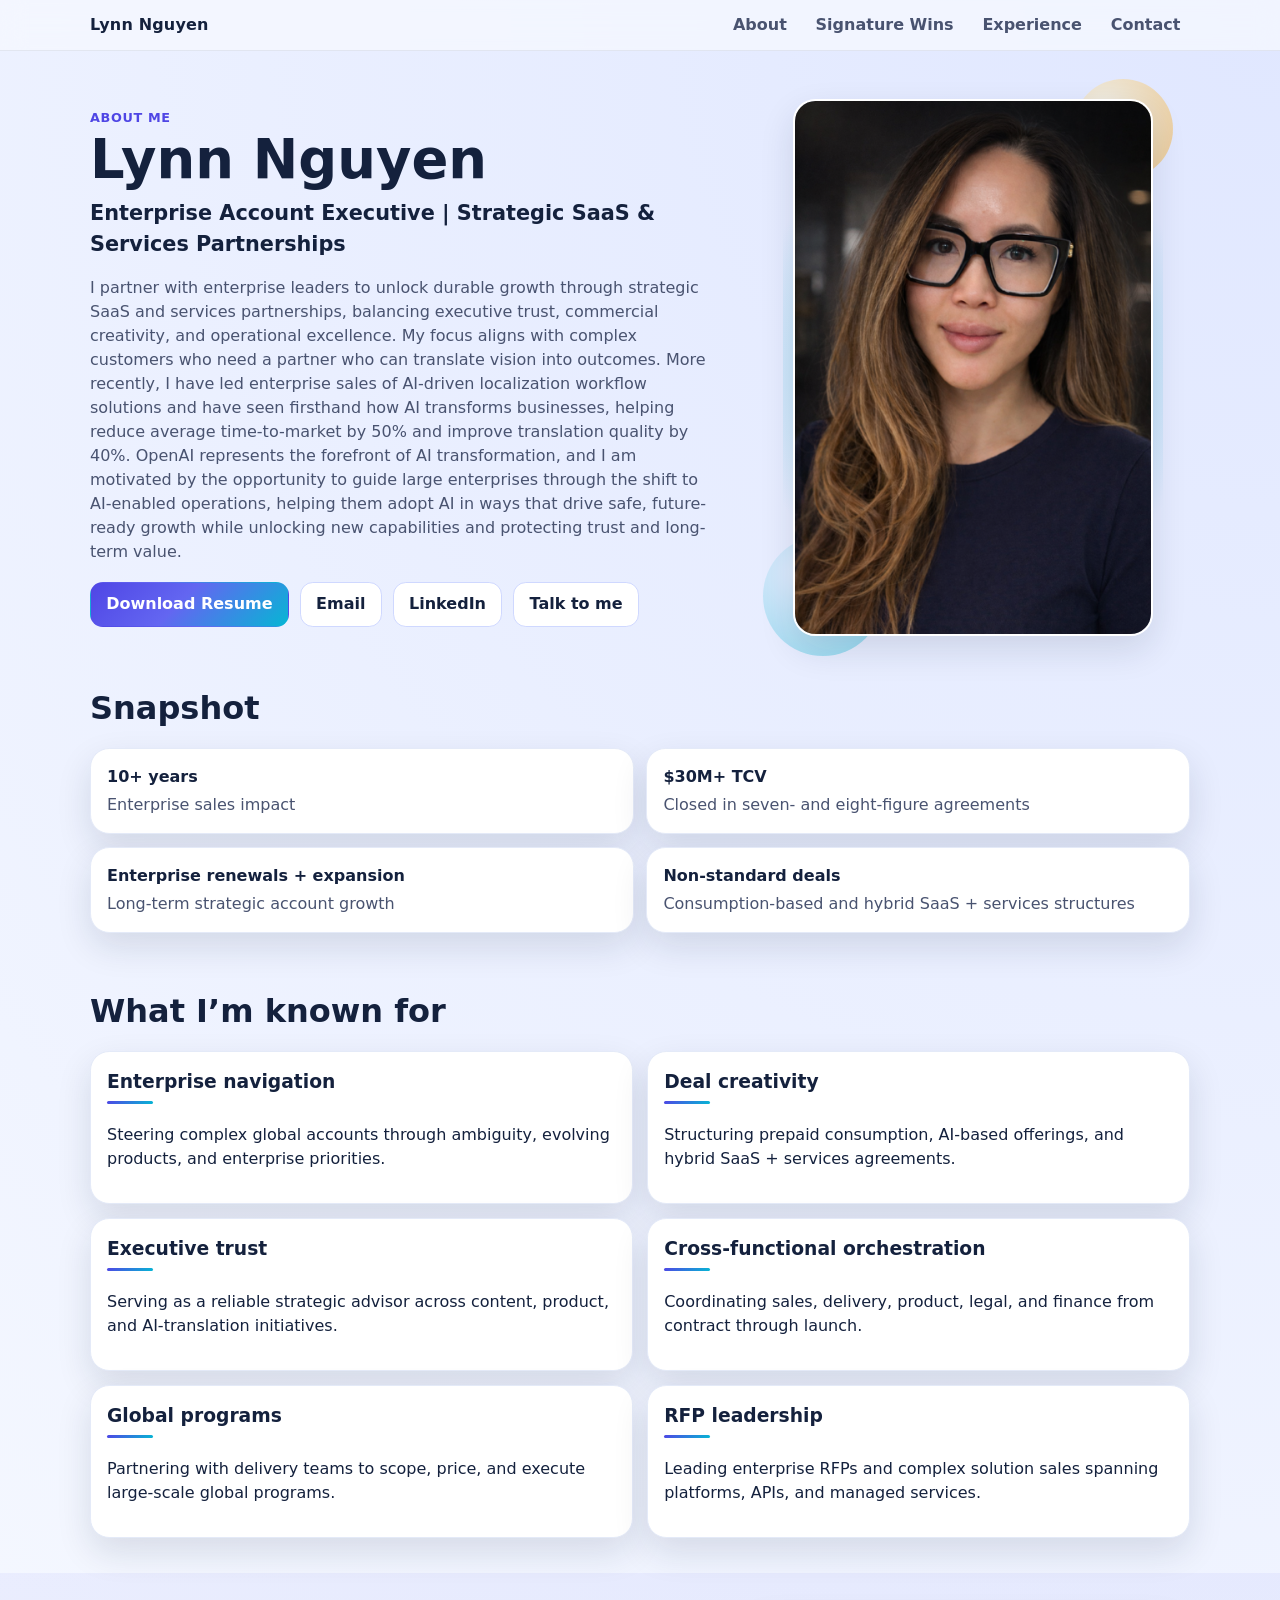
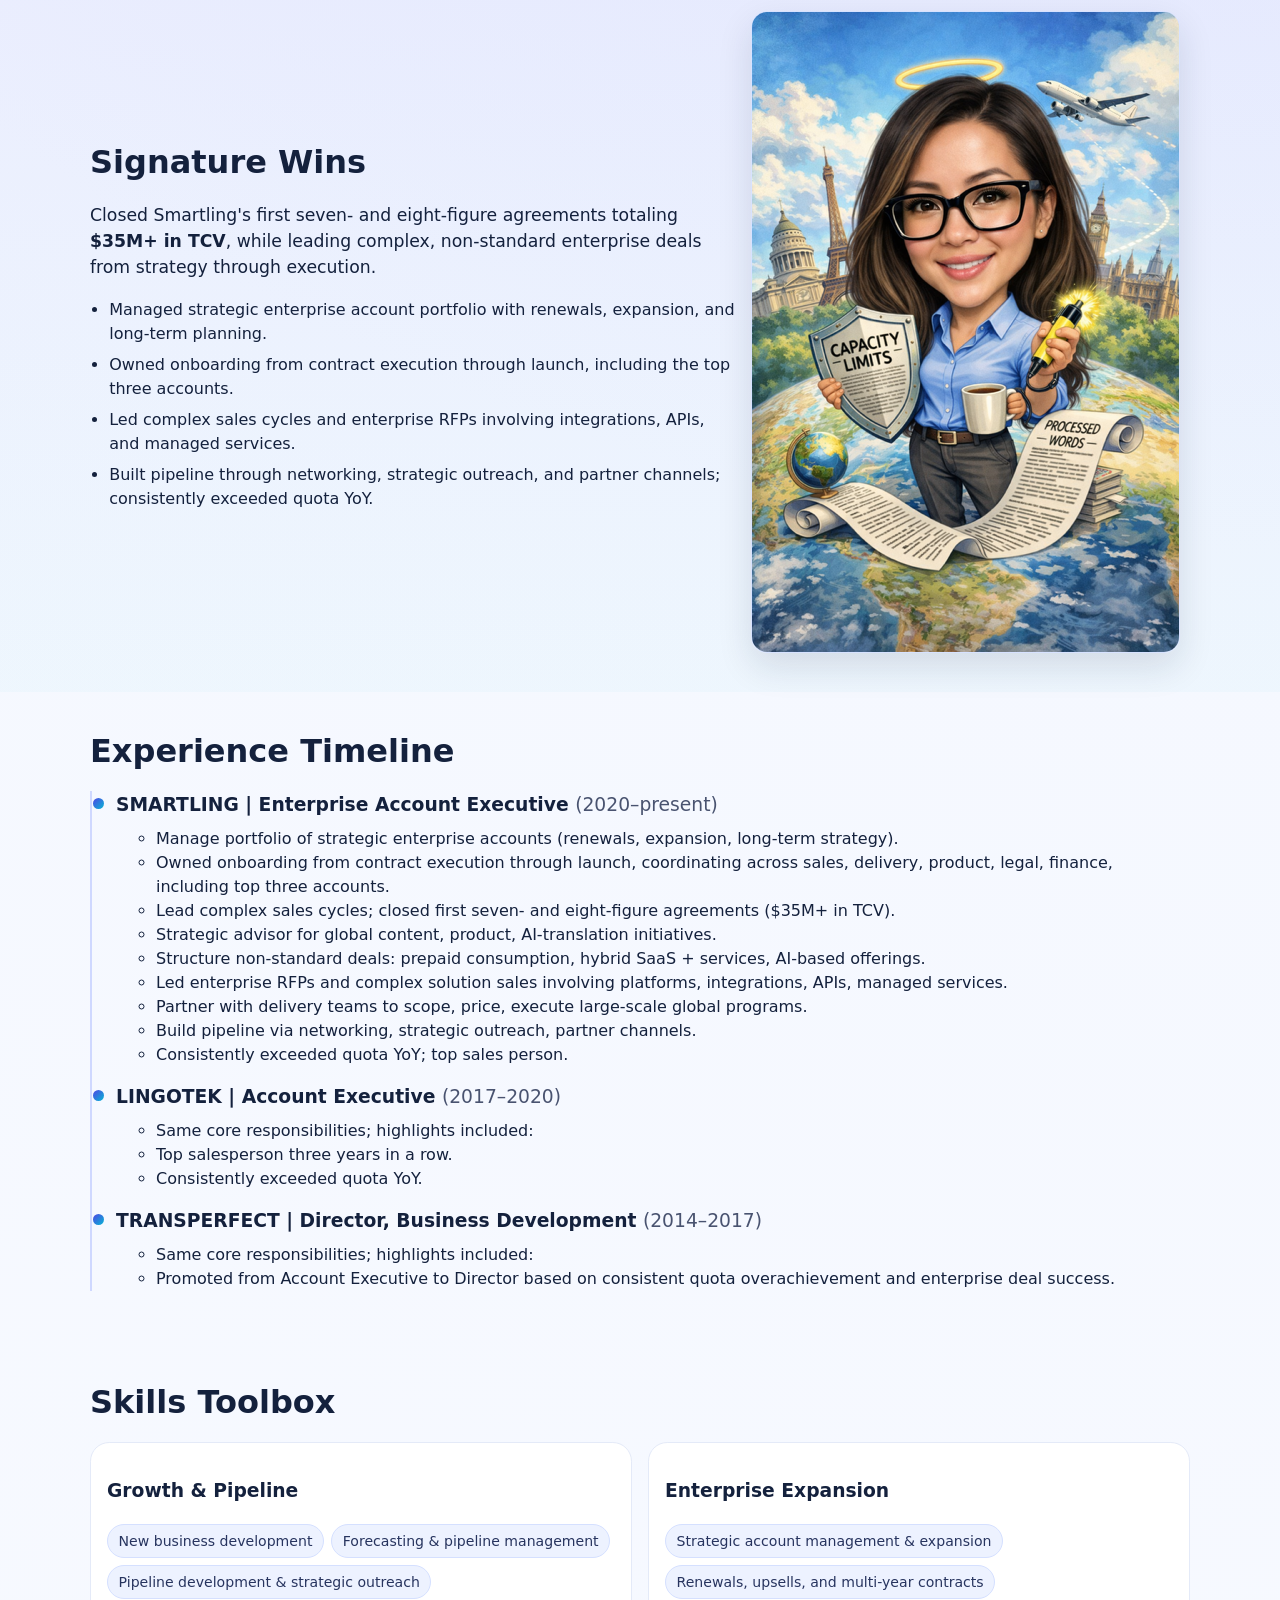
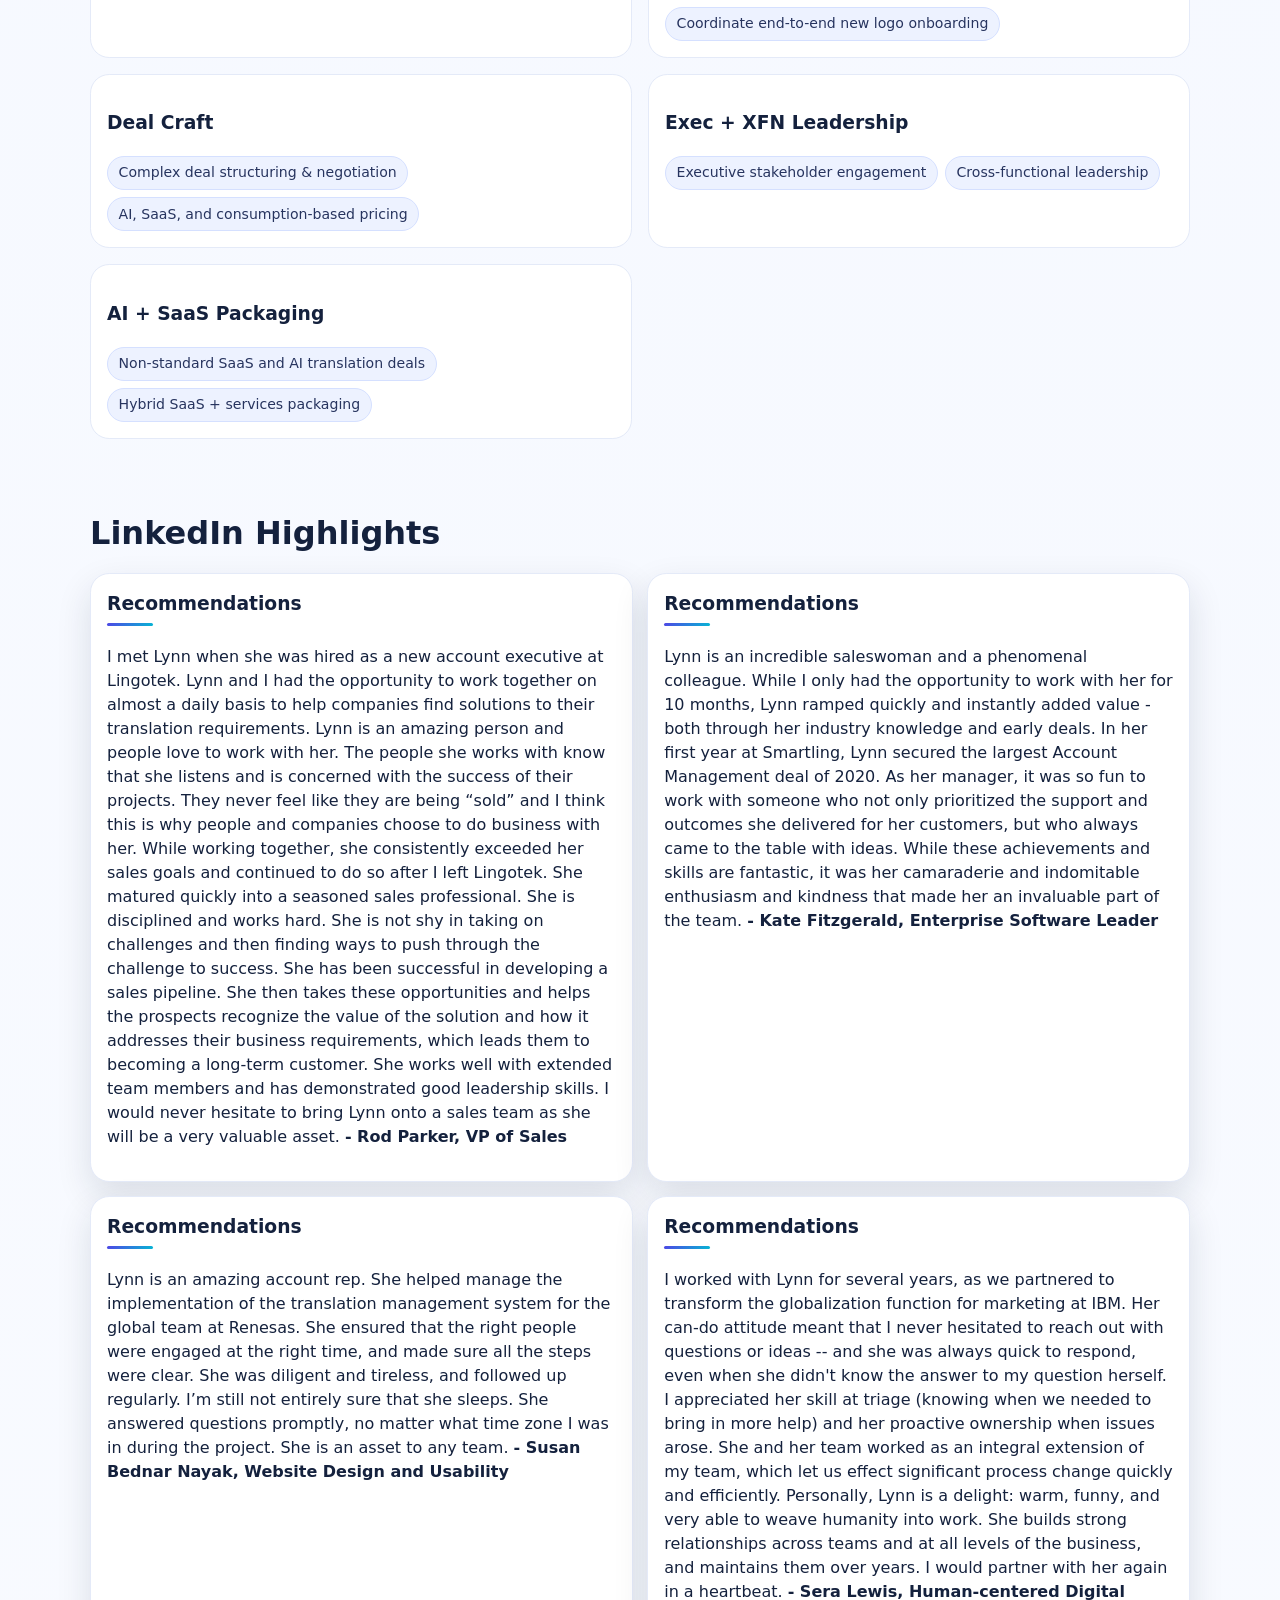
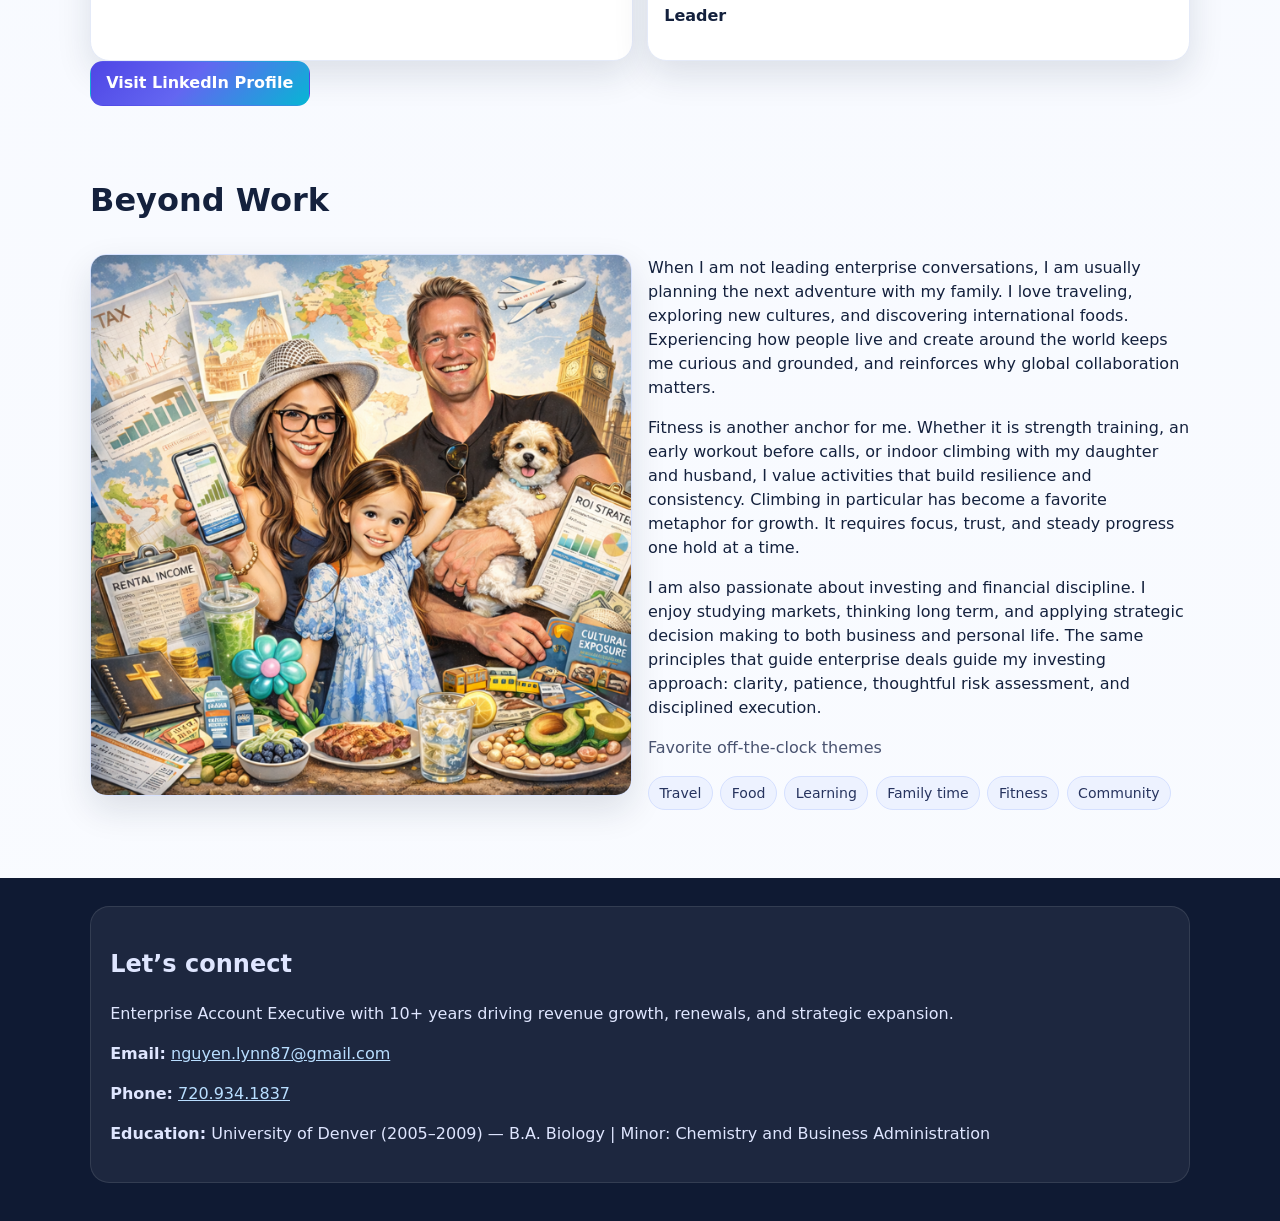
==== about.html @ e99a2d75 "Update TCV in Signature Wins section to $35M" ====
<!doctype html>
<html lang="en">
  <head>
    <meta charset="UTF-8" />
    <meta name="viewport" content="width=device-width, initial-scale=1" />
    <title>Lynn Nguyen | Enterprise Account Executive | About</title>
    <meta
      name="description"
      content="About Lynn Nguyen, Enterprise Account Executive focused on strategic SaaS and services partnerships, enterprise expansion, and complex AI and translation deal leadership."
    />
    <link rel="canonical" href="https://nguyenlynn87-star.github.io/codexlynn.github.io/about.html" />
    <meta property="og:type" content="website" />
    <meta property="og:title" content="Lynn Nguyen | Enterprise Account Executive" />
    <meta
      property="og:description"
      content="Enterprise Account Executive with 10+ years driving new business revenue growth, renewals, and strategic expansion across enterprise and high-growth tech customers."
    />
    <meta property="og:url" content="https://nguyenlynn87-star.github.io/codexlynn.github.io/about.html" />
    <meta property="og:image" content="https://nguyenlynn87-star.github.io/codexlynn.github.io/headshot.PNG" />
    <meta name="twitter:card" content="summary_large_image" />
    <meta name="twitter:title" content="Lynn Nguyen | Enterprise Account Executive" />
    <meta
      name="twitter:description"
      content="Strategic SaaS & services partnerships, enterprise renewals and expansion, and complex non-standard deal leadership."
    />
    <meta name="twitter:image" content="https://nguyenlynn87-star.github.io/codexlynn.github.io/headshot.PNG" />
    <link rel="stylesheet" href="styles.css" />
    <script src="script.js" defer></script>
  </head>
  <body>
    <a class="skip-link" href="#main">Skip to content</a>
    <header class="site-header">
      <nav class="nav container" aria-label="Primary">
        <a class="brand" href="about.html" aria-current="page">Lynn Nguyen</a>
        <ul class="nav-links">
          <li><a href="#about">About</a></li>
          <li><a href="#wins">Signature Wins</a></li>
          <li><a href="#experience">Experience</a></li>
          <li><a href="#contact">Contact</a></li>
        </ul>
      </nav>
    </header>

    <main id="main">
      <section class="hero" id="about">
        <div class="container hero-grid">
          <div class="hero-copy reveal">
            <p class="eyebrow">About Me</p>
            <h1>Lynn Nguyen</h1>
            <p class="headline">Enterprise Account Executive | Strategic SaaS &amp; Services Partnerships</p>
            <p class="positioning">
              I partner with enterprise leaders to unlock durable growth through strategic SaaS and services partnerships,
              balancing executive trust, commercial creativity, and operational excellence. My focus aligns with complex customers who need a partner who can translate vision into outcomes. More recently, I have led enterprise sales of AI-driven localization workflow solutions and have seen firsthand how AI transforms businesses, helping reduce average time-to-market by 50% and improve translation quality by 40%. OpenAI represents the forefront of AI transformation, and I am motivated by the opportunity to guide large enterprises through the shift to AI-enabled operations, helping them adopt AI in ways that drive safe, future-ready growth while unlocking new capabilities and protecting trust and long-term value.
            </p>
            <div class="cta-row">
              <a class="btn btn-primary" href="lynnresumepdf%20(2).pdf" download>Download Resume</a>
              <a class="btn" href="mailto:nguyen.lynn87@gmail.com">Email</a>
              <a class="btn" href="https://www.linkedin.com/in/lynn-nguy%E1%BB%85n-a08aa215/" target="_blank" rel="noopener noreferrer">LinkedIn</a>
              <a class="btn" href="#contact">Talk to me</a>
            </div>
          </div>
          <figure class="hero-photo reveal" aria-label="Portrait of Lynn Nguyen">
            <div class="blob blob-a" aria-hidden="true"></div>
            <div class="blob blob-b" aria-hidden="true"></div>
            <img src="headshot.PNG" alt="Headshot of Lynn Nguyen" loading="eager" />
          </figure>
        </div>
      </section>

      <section class="metrics container reveal" aria-label="Snapshot metrics">
        <h2 class="section-title">Snapshot</h2>
        <div class="metrics-grid">
          <article class="metric-card"><p class="metric-value">10+ years</p><p class="metric-label">Enterprise sales impact</p></article>
          <article class="metric-card"><p class="metric-value">$30M+ TCV</p><p class="metric-label">Closed in seven- and eight-figure agreements</p></article>
          <article class="metric-card"><p class="metric-value">Enterprise renewals + expansion</p><p class="metric-label">Long-term strategic account growth</p></article>
          <article class="metric-card"><p class="metric-value">Non-standard deals</p><p class="metric-label">Consumption-based and hybrid SaaS + services structures</p></article>
        </div>
      </section>

      <section class="container known-for reveal">
        <h2 class="section-title">What I’m known for</h2>
        <div class="tile-grid">
          <article class="tile"><h3>Enterprise navigation</h3><p>Steering complex global accounts through ambiguity, evolving products, and enterprise priorities.</p></article>
          <article class="tile"><h3>Deal creativity</h3><p>Structuring prepaid consumption, AI-based offerings, and hybrid SaaS + services agreements.</p></article>
          <article class="tile"><h3>Executive trust</h3><p>Serving as a reliable strategic advisor across content, product, and AI-translation initiatives.</p></article>
          <article class="tile"><h3>Cross-functional orchestration</h3><p>Coordinating sales, delivery, product, legal, and finance from contract through launch.</p></article>
          <article class="tile"><h3>Global programs</h3><p>Partnering with delivery teams to scope, price, and execute large-scale global programs.</p></article>
          <article class="tile"><h3>RFP leadership</h3><p>Leading enterprise RFPs and complex solution sales spanning platforms, APIs, and managed services.</p></article>
        </div>
      </section>

      <section class="wins" id="wins">
        <div class="container wins-grid reveal">
          <div>
            <h2 class="section-title">Signature Wins</h2>
            <p class="wins-lead">Closed Smartling's first seven- and eight-figure agreements totaling <strong>$35M+ in TCV</strong>, while leading complex, non-standard enterprise deals from strategy through execution.</p>
            <ul class="proof-list">
              <li>Managed strategic enterprise account portfolio with renewals, expansion, and long-term planning.</li>
              <li>Owned onboarding from contract execution through launch, including the top three accounts.</li>
              <li>Led complex sales cycles and enterprise RFPs involving integrations, APIs, and managed services.</li>
              <li>Built pipeline through networking, strategic outreach, and partner channels; consistently exceeded quota YoY.</li>
            </ul>
          </div>
          <div class="work-accent">
            <img src="Work.PNG" alt="Illustration accent for work and wins section" loading="lazy" />
          </div>
        </div>
      </section>

      <section class="container timeline" id="experience">
        <h2 class="section-title reveal">Experience Timeline</h2>
        <ol>
          <li class="timeline-item reveal">
            <h3>SMARTLING | Enterprise Account Executive <span>(2020–present)</span></h3>
            <ul>
              <li>Manage portfolio of strategic enterprise accounts (renewals, expansion, long-term strategy).</li>
              <li>Owned onboarding from contract execution through launch, coordinating across sales, delivery, product, legal, finance, including top three accounts.</li>
              <li>Lead complex sales cycles; closed first seven- and eight-figure agreements ($35M+ in TCV).</li>
              <li>Strategic advisor for global content, product, AI-translation initiatives.</li>
              <li>Structure non-standard deals: prepaid consumption, hybrid SaaS + services, AI-based offerings.</li>
              <li>Led enterprise RFPs and complex solution sales involving platforms, integrations, APIs, managed services.</li>
              <li>Partner with delivery teams to scope, price, execute large-scale global programs.</li>
              <li>Build pipeline via networking, strategic outreach, partner channels.</li>
              <li>Consistently exceeded quota YoY; top sales person.</li>
            </ul>
          </li>
          <li class="timeline-item reveal">
            <h3>LINGOTEK | Account Executive <span>(2017–2020)</span></h3>
            <ul>
              <li>Same core responsibilities; highlights included:</li>
              <li>Top salesperson three years in a row.</li>
              <li>Consistently exceeded quota YoY.</li>
            </ul>
          </li>
          <li class="timeline-item reveal">
            <h3>TRANSPERFECT | Director, Business Development <span>(2014–2017)</span></h3>
            <ul>
              <li>Same core responsibilities; highlights included:</li>
              <li>Promoted from Account Executive to Director based on consistent quota overachievement and enterprise deal success.</li>
            </ul>
          </li>
        </ol>
      </section>

      <section class="container toolbox reveal">
        <h2 class="section-title">Skills Toolbox</h2>
        <div class="tool-groups">
          <article>
            <h3>Growth &amp; Pipeline</h3>
            <div class="chip-wrap"><span class="chip">New business development</span><span class="chip">Forecasting &amp; pipeline management</span><span class="chip">Pipeline development &amp; strategic outreach</span></div>
          </article>
          <article>
            <h3>Enterprise Expansion</h3>
            <div class="chip-wrap"><span class="chip">Strategic account management &amp; expansion</span><span class="chip">Renewals, upsells, and multi-year contracts</span><span class="chip">Coordinate end-to-end new logo onboarding</span></div>
          </article>
          <article>
            <h3>Deal Craft</h3>
            <div class="chip-wrap"><span class="chip">Complex deal structuring &amp; negotiation</span><span class="chip">AI, SaaS, and consumption-based pricing</span></div>
          </article>
          <article>
            <h3>Exec + XFN Leadership</h3>
            <div class="chip-wrap"><span class="chip">Executive stakeholder engagement</span><span class="chip">Cross-functional leadership</span></div>
          </article>
          <article>
            <h3>AI + SaaS Packaging</h3>
            <div class="chip-wrap"><span class="chip">Non-standard SaaS and AI translation deals</span><span class="chip">Hybrid SaaS + services packaging</span></div>
          </article>
        </div>
      </section>

      <section class="container linkedin reveal" aria-labelledby="linkedin-title">
        <h2 id="linkedin-title" class="section-title">LinkedIn Highlights</h2>
        <div class="linkedin-grid">
          <article class="tile">
            <h3>Recommendations</h3>
            <p>I met Lynn when she was hired as a new account executive at Lingotek. Lynn and I had the opportunity to work together on almost a daily basis to help companies find solutions to their translation requirements. Lynn is an amazing person and people love to work with her. The people she works with know that she listens and is concerned with the success of their projects. They never feel like they are being “sold” and I think this is why people and companies choose to do business with her. While working together, she consistently exceeded her sales goals and continued to do so after I left Lingotek. She matured quickly into a seasoned sales professional. She is disciplined and works hard. She is not shy in taking on challenges and then finding ways to push through the challenge to success. She has been successful in developing a sales pipeline. She then takes these opportunities and helps the prospects recognize the value of the solution and how it addresses their business requirements, which leads them to becoming a long-term customer. She works well with extended team members and has demonstrated good leadership skills. I would never hesitate to bring Lynn onto a sales team as she will be a very valuable asset. <strong>- Rod Parker, VP of Sales</strong> </p>
          </article>
          <article class="tile">
            <h3>Recommendations</h3>
            <p>Lynn is an incredible saleswoman and a phenomenal colleague. While I only had the opportunity to work with her for 10 months, Lynn ramped quickly and instantly added value - both through her industry knowledge and early deals. In her first year at Smartling, Lynn secured the largest Account Management deal of 2020. As her manager, it was so fun to work with someone who not only prioritized the support and outcomes she delivered for her customers, but who always came to the table with ideas. While these achievements and skills are fantastic, it was her camaraderie and indomitable enthusiasm and kindness that made her an invaluable part of the team. <strong>- Kate Fitzgerald, Enterprise Software Leader</strong> </p>
          </article>
          <article class="tile">
            <h3>Recommendations</h3>
            <p>Lynn is an amazing account rep. She helped manage the implementation of the translation management system for the global team at Renesas. She ensured that the right people were engaged at the right time, and made sure all the steps were clear. She was diligent and tireless, and followed up regularly. I’m still not entirely sure that she sleeps. She answered questions promptly, no matter what time zone I was in during the project. She is an asset to any team. <strong>- Susan Bednar Nayak, Website Design and Usability</strong> </p>
         </article>
          <article class="tile">
            <h3>Recommendations</h3>
            <p>I worked with Lynn for several years, as we partnered to transform the globalization function for marketing at IBM. Her can-do attitude meant that I never hesitated to reach out with questions or ideas -- and she was always quick to respond, even when she didn't know the answer to my question herself. I appreciated her skill at triage (knowing when we needed to bring in more help) and her proactive ownership when issues arose. She and her team worked as an integral extension of my team, which let us effect significant process change quickly and efficiently. 

Personally, Lynn is a delight: warm, funny, and very able to weave humanity into work. She builds strong relationships across teams and at all levels of the business, and maintains them over years. I would partner with her again in a heartbeat.  <strong>- Sera Lewis, Human-centered Digital Leader</strong> </p>
         </article>
        </div>
        <a class="btn btn-primary" href="https://www.linkedin.com/in/lynn-nguy%E1%BB%85n-a08aa215/" target="_blank" rel="noopener noreferrer">Visit LinkedIn Profile</a>
      </section>

      <section class="container beyond-work reveal">
        <h2 class="section-title">Beyond Work</h2>
        <div class="beyond-grid">
          <img src="Family.PNG" alt="Lynn Nguyen with family" loading="lazy" />
          <div>
          <p>
  When I am not leading enterprise conversations, I am usually planning the next adventure with my family. I love traveling, exploring new cultures, and discovering international foods. Experiencing how people live and create around the world keeps me curious and grounded, and reinforces why global collaboration matters.
</p>
<p>
  Fitness is another anchor for me. Whether it is strength training, an early workout before calls, or indoor climbing with my daughter and husband, I value activities that build resilience and consistency. Climbing in particular has become a favorite metaphor for growth. It requires focus, trust, and steady progress one hold at a time.
</p>
<p>
  I am also passionate about investing and financial discipline. I enjoy studying markets, thinking long term, and applying strategic decision making to both business and personal life. The same principles that guide enterprise deals guide my investing approach: clarity, patience, thoughtful risk assessment, and disciplined execution.
<p>
            <p class="muted">Favorite off-the-clock themes</p>
            <div class="chip-wrap">
              <span class="chip">Travel</span>
              <span class="chip">Food</span>
              <span class="chip">Learning</span>
              <span class="chip">Family time</span>
              <span class="chip">Fitness</span>
              <span class="chip">Community</span>
            </div>
          </div>
        </div>
      </section>
    </main>

    <footer id="contact" class="footer">
      <div class="container contact-card reveal">
        <h2>Let’s connect</h2>
        <p>Enterprise Account Executive with 10+ years driving revenue growth, renewals, and strategic expansion.</p>
        <p><strong>Email:</strong> <a href="mailto:nguyen.lynn87@gmail.com">nguyen.lynn87@gmail.com</a></p>
        <p><strong>Phone:</strong> <a href="tel:17209341837">720.934.1837</a></p>
        <p><strong>Education:</strong> University of Denver (2005–2009) — B.A. Biology | Minor: Chemistry and Business Administration</p>
      </div>
    </footer>
  </body>
</html>
---- styles.css ----
:root {
  --bg: #f5f8ff;
  --surface: #ffffff;
  --text: #14213d;
  --muted: #495370;
  --primary: #4f46e5;
  --secondary: #06b6d4;
  --accent: #f59e0b;
  --ring: #1d4ed8;
  --shadow: 0 14px 35px rgba(20, 33, 61, 0.12);
  --radius: 1.2rem;
}

* { box-sizing: border-box; }
html { scroll-behavior: smooth; }
body {
  margin: 0;
  font-family: Inter, ui-sans-serif, system-ui, -apple-system, Segoe UI, Roboto, Arial, sans-serif;
  color: var(--text);
  background: radial-gradient(circle at top right, #e0e7ff 0%, #f5f8ff 35%, #f9fbff 100%);
  line-height: 1.5;
}

img { max-width: 100%; height: auto; display: block; }
a { color: inherit; }

.skip-link {
  position: absolute;
  left: -999px;
  top: 0;
  background: var(--text);
  color: #fff;
  padding: 0.6rem 0.9rem;
  z-index: 1000;
}
.skip-link:focus { left: 0.5rem; top: 0.5rem; }

.container {
  width: min(1100px, 92vw);
  margin-inline: auto;
}

.site-header {
  position: sticky;
  top: 0;
  backdrop-filter: blur(12px);
  background: rgba(245, 248, 255, 0.8);
  z-index: 20;
  border-bottom: 1px solid rgba(20, 33, 61, 0.08);
}
.nav {
  display: flex;
  justify-content: space-between;
  align-items: center;
  padding: 0.8rem 0;
}
.brand {
  font-weight: 800;
  text-decoration: none;
  letter-spacing: 0.01em;
}
.nav-links {
  list-style: none;
  display: flex;
  gap: 0.6rem;
  padding: 0;
  margin: 0;
}
.nav-links a {
  text-decoration: none;
  color: var(--muted);
  font-weight: 600;
  padding: 0.35rem 0.6rem;
  border-radius: 999px;
}
.nav-links a:hover,
.nav-links a:focus-visible {
  color: var(--text);
  background: #e5ebff;
  outline: none;
}

.hero { padding: 3rem 0 1.8rem; }
.hero-grid {
  display: grid;
  grid-template-columns: 1fr;
  gap: 1.6rem;
  align-items: center;
}
.eyebrow {
  margin: 0;
  color: var(--primary);
  font-weight: 700;
  letter-spacing: 0.05em;
  text-transform: uppercase;
  font-size: 0.8rem;
}
h1 { font-size: clamp(2rem, 7vw, 3.4rem); margin: 0.25rem 0; line-height: 1.08; }
.headline { font-size: clamp(1rem, 3.4vw, 1.3rem); font-weight: 700; margin: 0.5rem 0 0.8rem; }
.positioning { color: var(--muted); max-width: 62ch; }

.cta-row {
  display: flex;
  flex-wrap: wrap;
  gap: 0.7rem;
  margin-top: 1.1rem;
}
.btn {
  display: inline-flex;
  align-items: center;
  justify-content: center;
  text-decoration: none;
  border: 1px solid #cfd8ff;
  border-radius: 0.8rem;
  padding: 0.6rem 0.95rem;
  font-weight: 700;
  transition: transform 180ms ease, box-shadow 180ms ease, background-color 180ms ease;
  background: #fff;
}
.btn:hover,
.btn:focus-visible {
  transform: translateY(-2px);
  box-shadow: 0 8px 20px rgba(79, 70, 229, 0.15);
  outline: none;
}
.btn-primary {
  background: linear-gradient(135deg, var(--primary), #6366f1 45%, var(--secondary));
  color: #fff;
  border-color: transparent;
}

.hero-photo {
  position: relative;
  max-width: 360px;
  margin: 0 auto;
  isolation: isolate;
}
.hero-photo img {
  border-radius: 1.4rem;
  box-shadow: var(--shadow);
  border: 2px solid #fff;
}
.hero-photo::before {
  content: "";
  position: absolute;
  inset: -10px;
  border-radius: 1.6rem;
  background: radial-gradient(circle, rgba(99, 102, 241, 0.24) 0%, rgba(6, 182, 212, 0.22) 40%, rgba(245, 248, 255, 0) 70%);
  z-index: -1;
  animation: haloPulse 5s ease-in-out infinite;
}
.blob {
  position: absolute;
  border-radius: 50%;
  filter: blur(0.2px);
  z-index: -2;
}
.blob-a {
  width: 100px; height: 100px; top: -20px; right: -20px;
  background: radial-gradient(circle at 30% 30%, #fef3c7, #f59e0b);
  opacity: 0.45;
  animation: floatBlob 7s ease-in-out infinite;
}
.blob-b {
  width: 120px; height: 120px; bottom: -20px; left: -30px;
  background: radial-gradient(circle at 30% 30%, #dbeafe, #06b6d4);
  opacity: 0.4;
  animation: floatBlob 8s ease-in-out infinite reverse;
}

.section-title { font-size: clamp(1.4rem, 4vw, 2rem); margin: 0 0 1rem; }

.metrics { padding: 1.2rem 0; }
.metrics-grid {
  display: grid;
  gap: 0.8rem;
  grid-template-columns: 1fr;
}
.metric-card {
  background: var(--surface);
  border-radius: var(--radius);
  padding: 1rem;
  box-shadow: var(--shadow);
  border: 1px solid #e4eaf8;
}
.metric-value { font-weight: 800; margin: 0; }
.metric-label { margin: 0.25rem 0 0; color: var(--muted); }

.known-for, .timeline, .toolbox, .linkedin, .beyond-work { padding: 2.2rem 0; }
.tile-grid,
.linkedin-grid {
  display: grid;
  gap: 0.9rem;
  grid-template-columns: 1fr;
}
.tile {
  background: #fff;
  border: 1px solid #e4eaf8;
  border-radius: var(--radius);
  padding: 1rem;
  box-shadow: var(--shadow);
  transition: transform 220ms ease, box-shadow 220ms ease, border-color 220ms ease;
}
.tile h3 { margin-top: 0; }
.tile:hover,
.tile:focus-within {
  transform: translateY(-5px);
  border-color: #bfcbff;
  box-shadow: 0 16px 28px rgba(20, 33, 61, 0.15);
}
.tile h3::after {
  content: "";
  display: block;
  width: 46px;
  height: 3px;
  margin-top: 0.3rem;
  border-radius: 999px;
  background: linear-gradient(135deg, var(--primary), var(--secondary));
}

.wins {
  padding: 2.4rem 0;
  background: linear-gradient(180deg, rgba(99, 102, 241, 0.07), rgba(6, 182, 212, 0.03));
}
.wins-grid {
  display: grid;
  grid-template-columns: 1fr;
  gap: 1rem;
  align-items: center;
}
.wins-lead { font-size: 1.08rem; }
.proof-list { padding-left: 1.2rem; }
.proof-list li { margin-bottom: 0.45rem; }
.work-accent img {
  border-radius: 1rem;
  border: 1px solid #d7e2ff;
  box-shadow: var(--shadow);
}

.timeline ol {
  list-style: none;
  margin: 0;
  padding: 0;
  border-left: 2px solid #cfd8ff;
}
.timeline-item {
  position: relative;
  margin-left: 0.5rem;
  margin-bottom: 1rem;
  padding-left: 1rem;
}
.timeline-item::before {
  content: "";
  width: 11px;
  height: 11px;
  border-radius: 50%;
  background: linear-gradient(135deg, var(--primary), var(--secondary));
  position: absolute;
  left: -0.43rem;
  top: 0.45rem;
}
.timeline-item h3 { margin: 0 0 0.5rem; }
.timeline-item span { color: var(--muted); font-weight: 500; }

.tool-groups {
  display: grid;
  grid-template-columns: 1fr;
  gap: 1rem;
}
.tool-groups article {
  background: #fff;
  border-radius: var(--radius);
  border: 1px solid #e4eaf8;
  padding: 1rem;
}
.chip-wrap { display: flex; flex-wrap: wrap; gap: 0.45rem; }
.chip {
  display: inline-flex;
  font-size: 0.88rem;
  border-radius: 999px;
  background: #edf2ff;
  color: #27345f;
  padding: 0.34rem 0.66rem;
  border: 1px solid #d5e0ff;
}

.muted { color: var(--muted); }

.beyond-grid {
  display: grid;
  grid-template-columns: 1fr;
  gap: 1rem;
  align-items: center;
}
.beyond-grid img {
  border-radius: 1rem;
  border: 1px solid #d7e2ff;
  box-shadow: var(--shadow);
}

.footer {
  margin-top: 2rem;
  padding: 1.8rem 0 2.4rem;
  background: #0f1a33;
  color: #dfe6ff;
}
.contact-card {
  background: rgba(255, 255, 255, 0.06);
  border: 1px solid rgba(255, 255, 255, 0.1);
  border-radius: var(--radius);
  padding: 1.2rem;
}
.contact-card a { color: #b9deff; }

:focus-visible {
  outline: 3px solid var(--ring);
  outline-offset: 2px;
}

.reveal {
  opacity: 0;
  transform: translateY(14px);
  transition: opacity 500ms ease, transform 500ms ease;
}
.reveal.in-view {
  opacity: 1;
  transform: translateY(0);
}

@keyframes haloPulse {
  0%, 100% { transform: scale(0.98); opacity: 0.9; }
  50% { transform: scale(1.02); opacity: 1; }
}
@keyframes floatBlob {
  0%, 100% { transform: translateY(0); }
  50% { transform: translateY(-8px); }
}

@media (min-width: 720px) {
  .metrics-grid { grid-template-columns: repeat(2, 1fr); }
  .tile-grid,
  .linkedin-grid { grid-template-columns: repeat(2, 1fr); }
  .beyond-grid { grid-template-columns: 1fr 1fr; }
}

@media (min-width: 980px) {
  .hero-grid,
  .wins-grid { grid-template-columns: 1.25fr 0.85fr; }
  .tool-groups { grid-template-columns: repeat(2, minmax(0, 1fr)); }
}

@media (prefers-reduced-motion: reduce) {
  html { scroll-behavior: auto; }
  *, *::before, *::after {
    animation: none !important;
    transition-duration: 0s !important;
  }
  .reveal { opacity: 1; transform: none; }
}
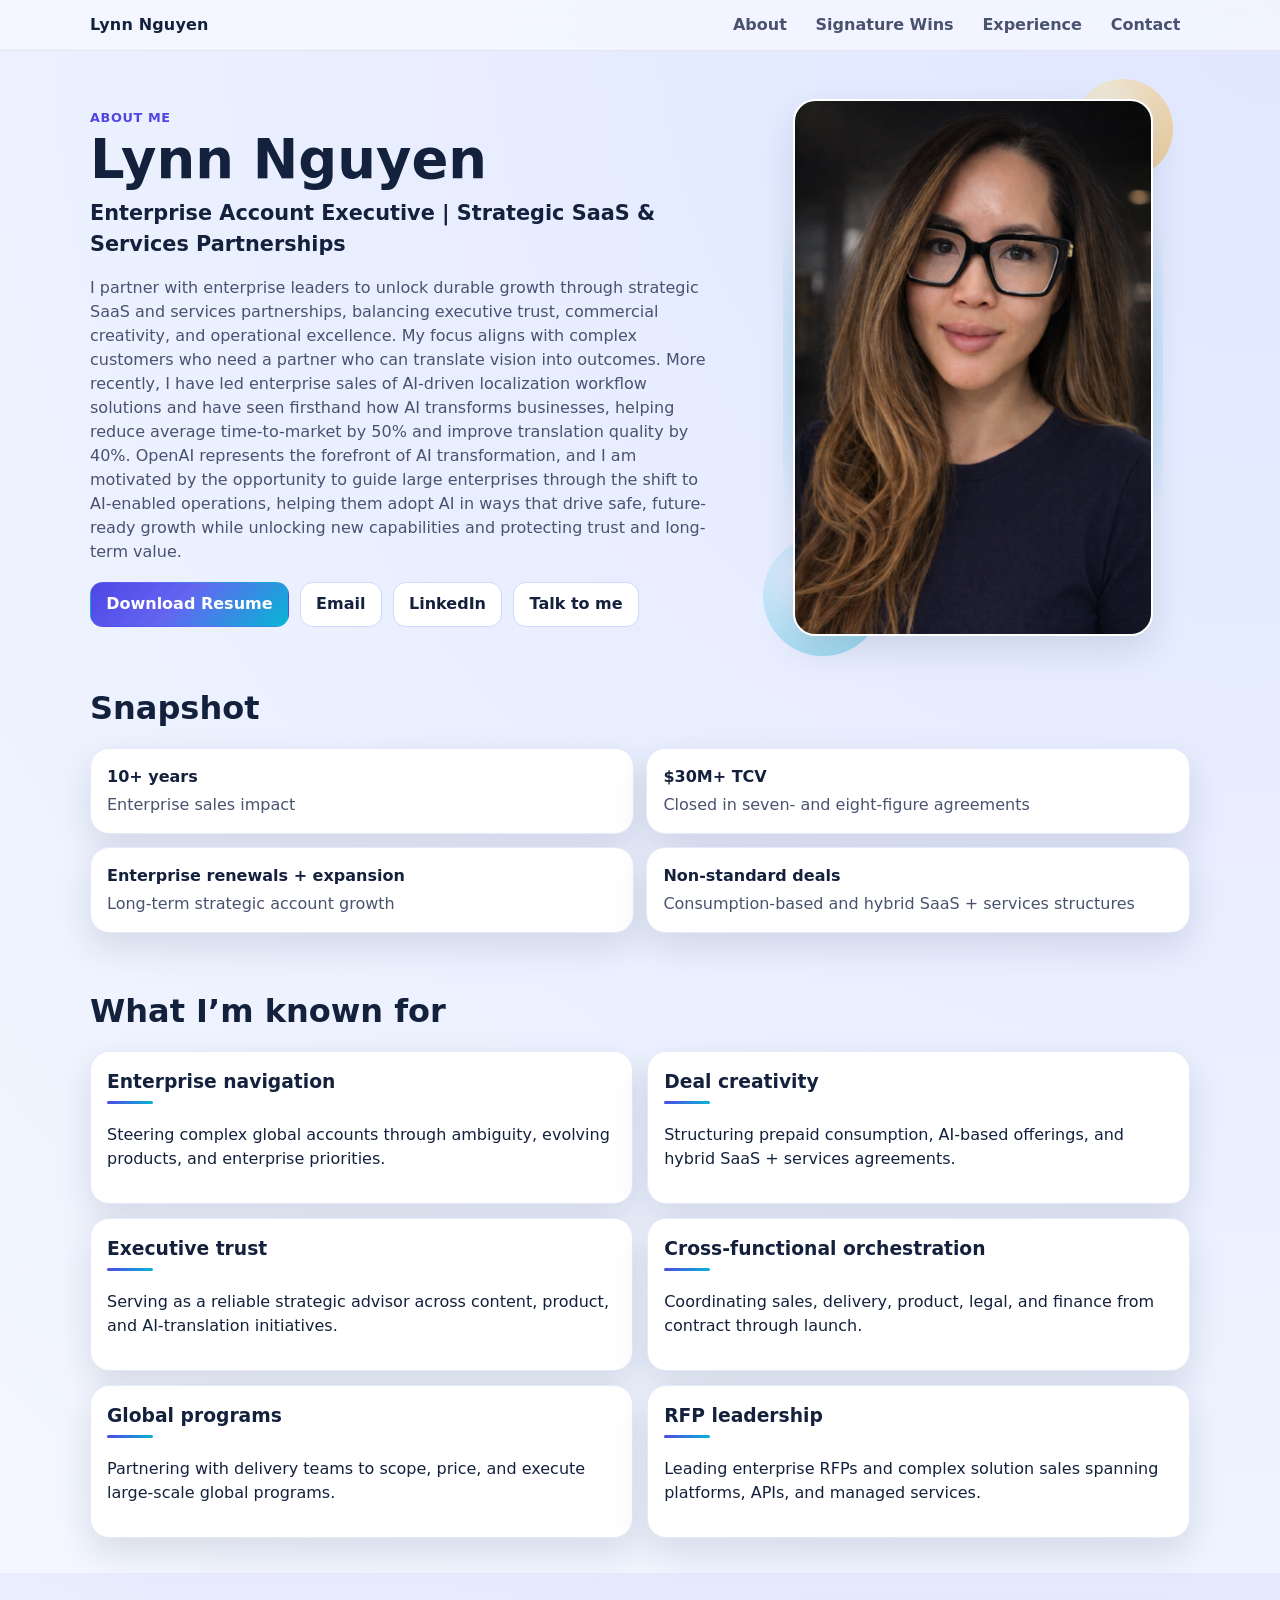
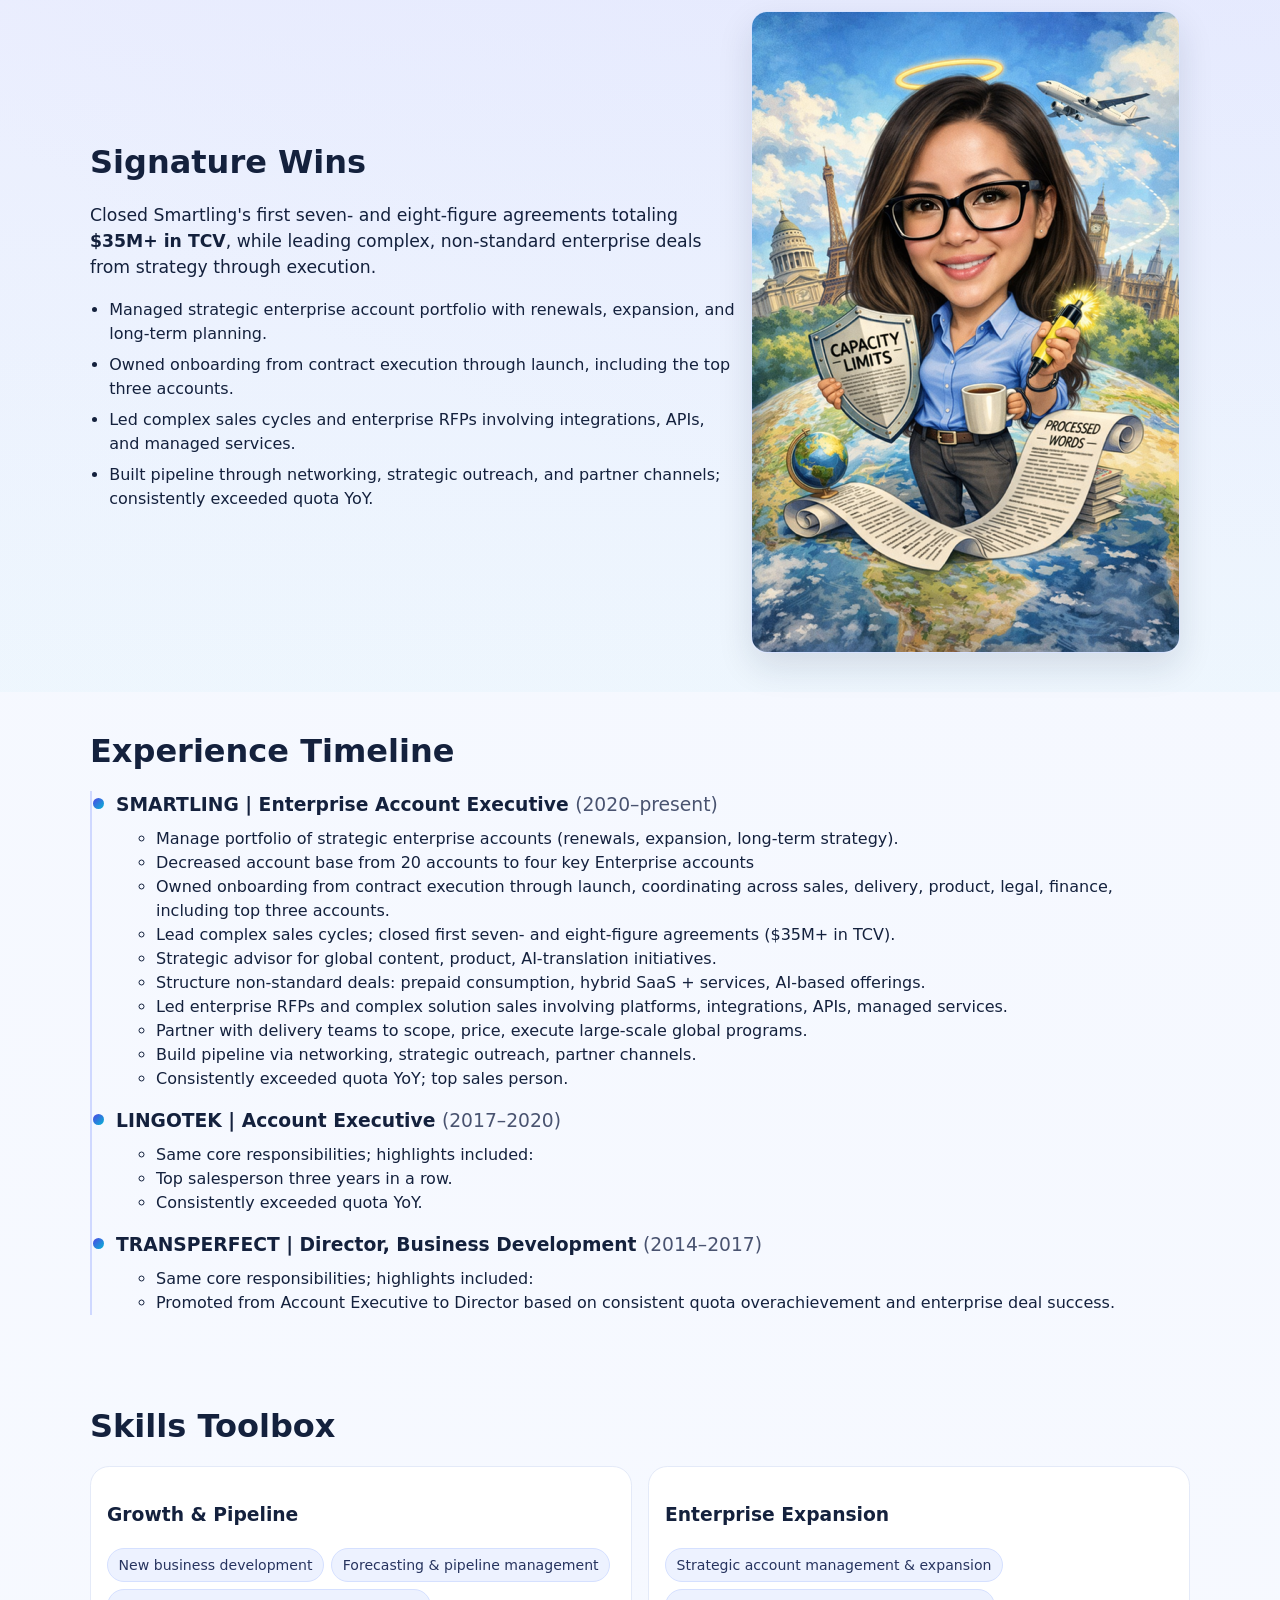
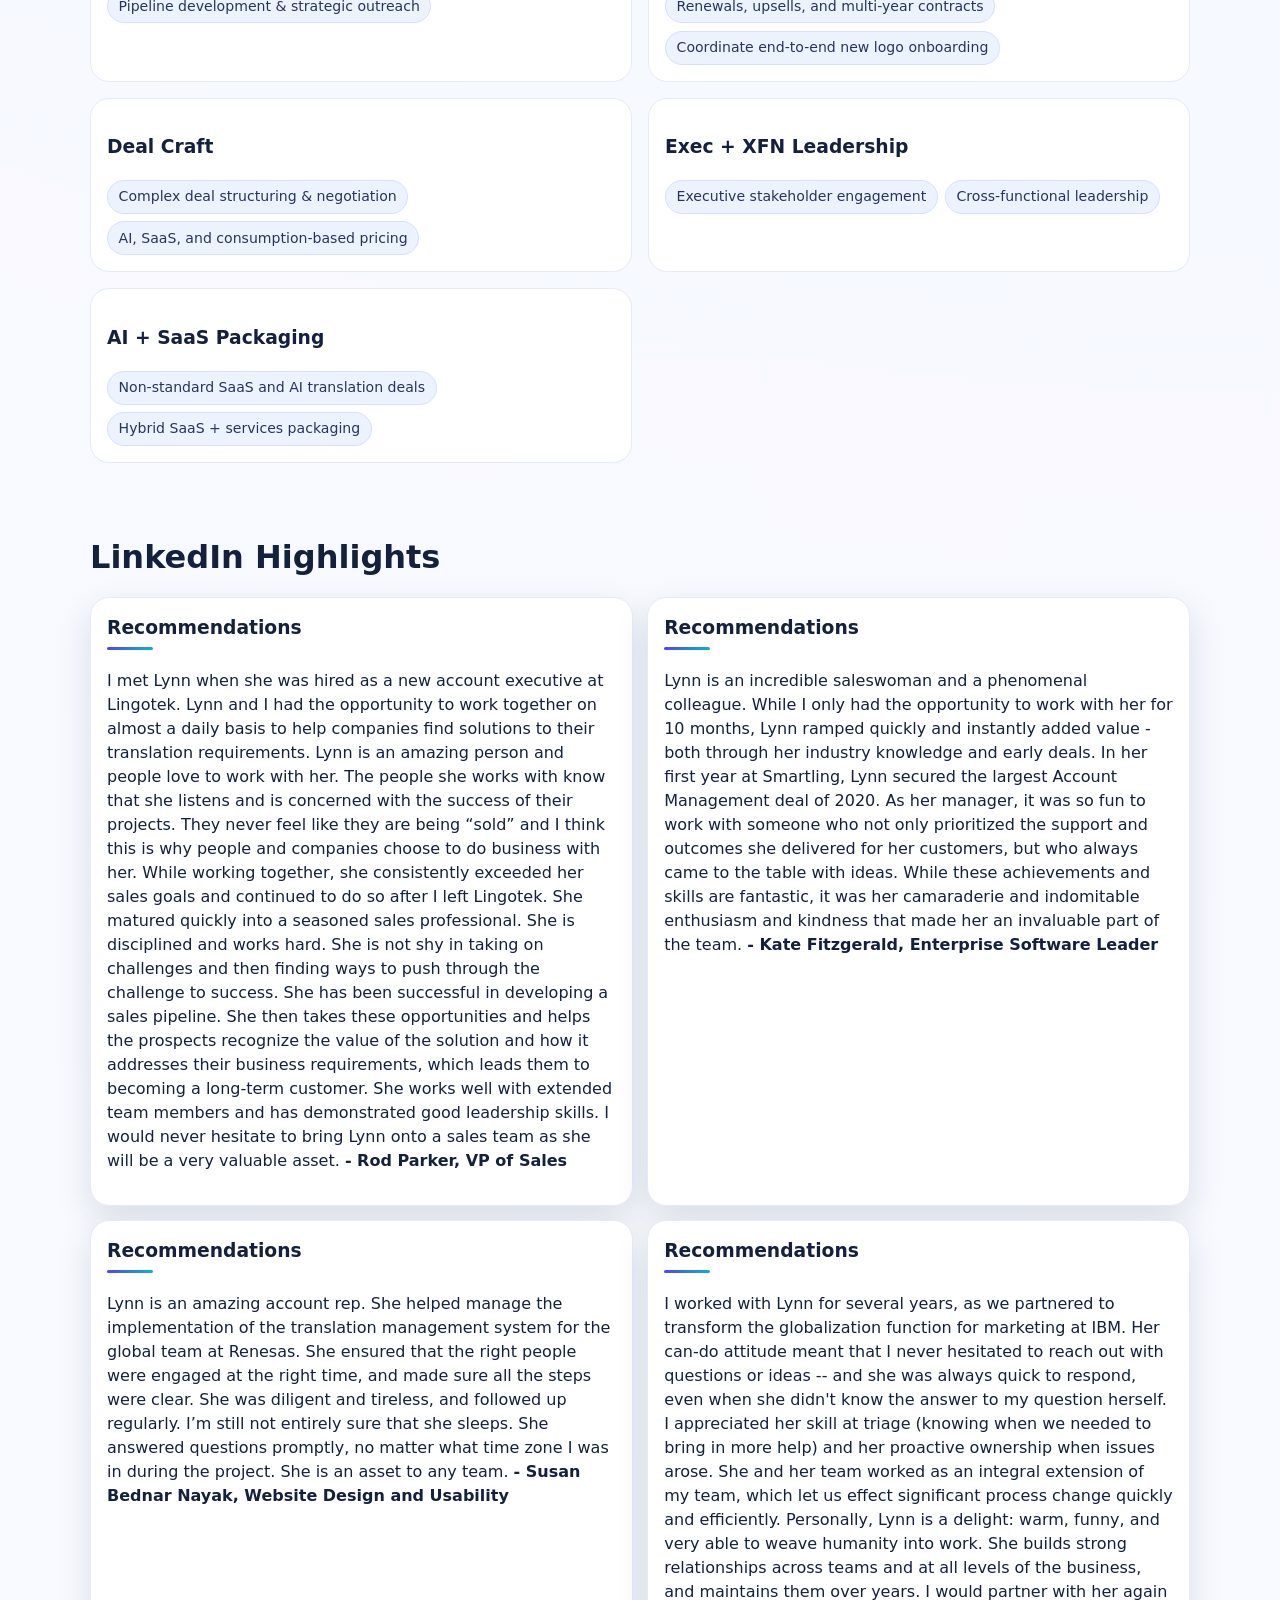
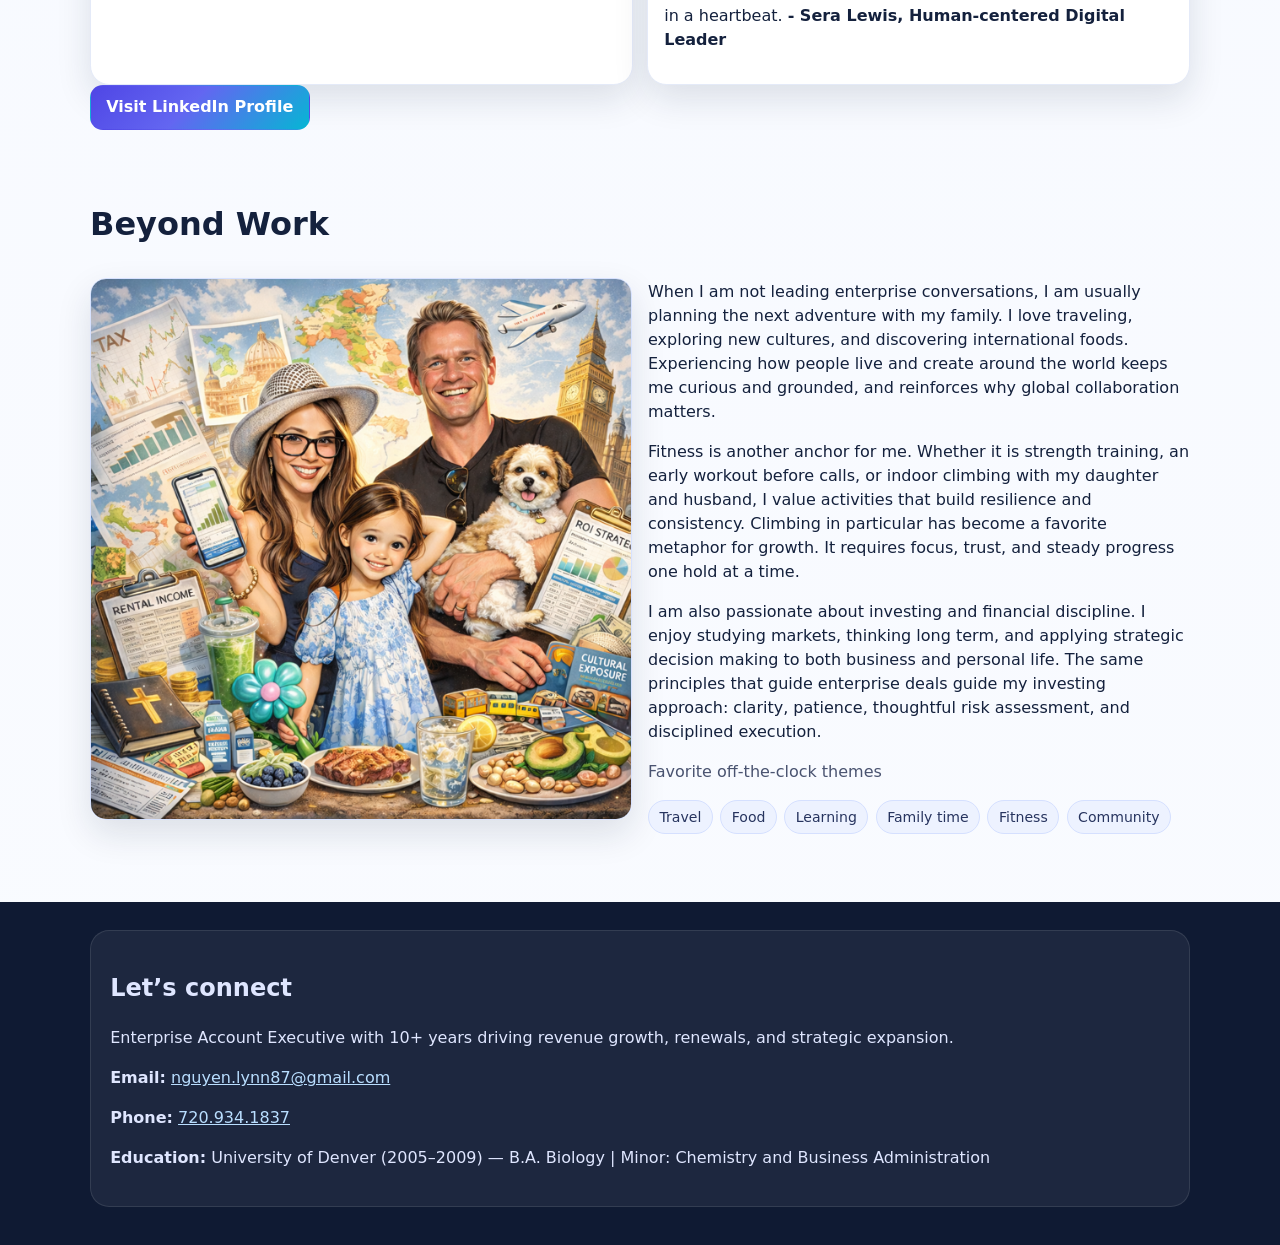
==== commit b36e1d91: "Add detail about account base reduction in experience" ====
--- a/about.html
+++ b/about.html
@@ -114,6 +114,7 @@
             <h3>SMARTLING | Enterprise Account Executive <span>(2020–present)</span></h3>
             <ul>
               <li>Manage portfolio of strategic enterprise accounts (renewals, expansion, long-term strategy).</li>
+              <li>Decreased account base from 20 accounts to four key Enterprise accounts</li>
               <li>Owned onboarding from contract execution through launch, coordinating across sales, delivery, product, legal, finance, including top three accounts.</li>
               <li>Lead complex sales cycles; closed first seven- and eight-figure agreements ($35M+ in TCV).</li>
               <li>Strategic advisor for global content, product, AI-translation initiatives.</li>
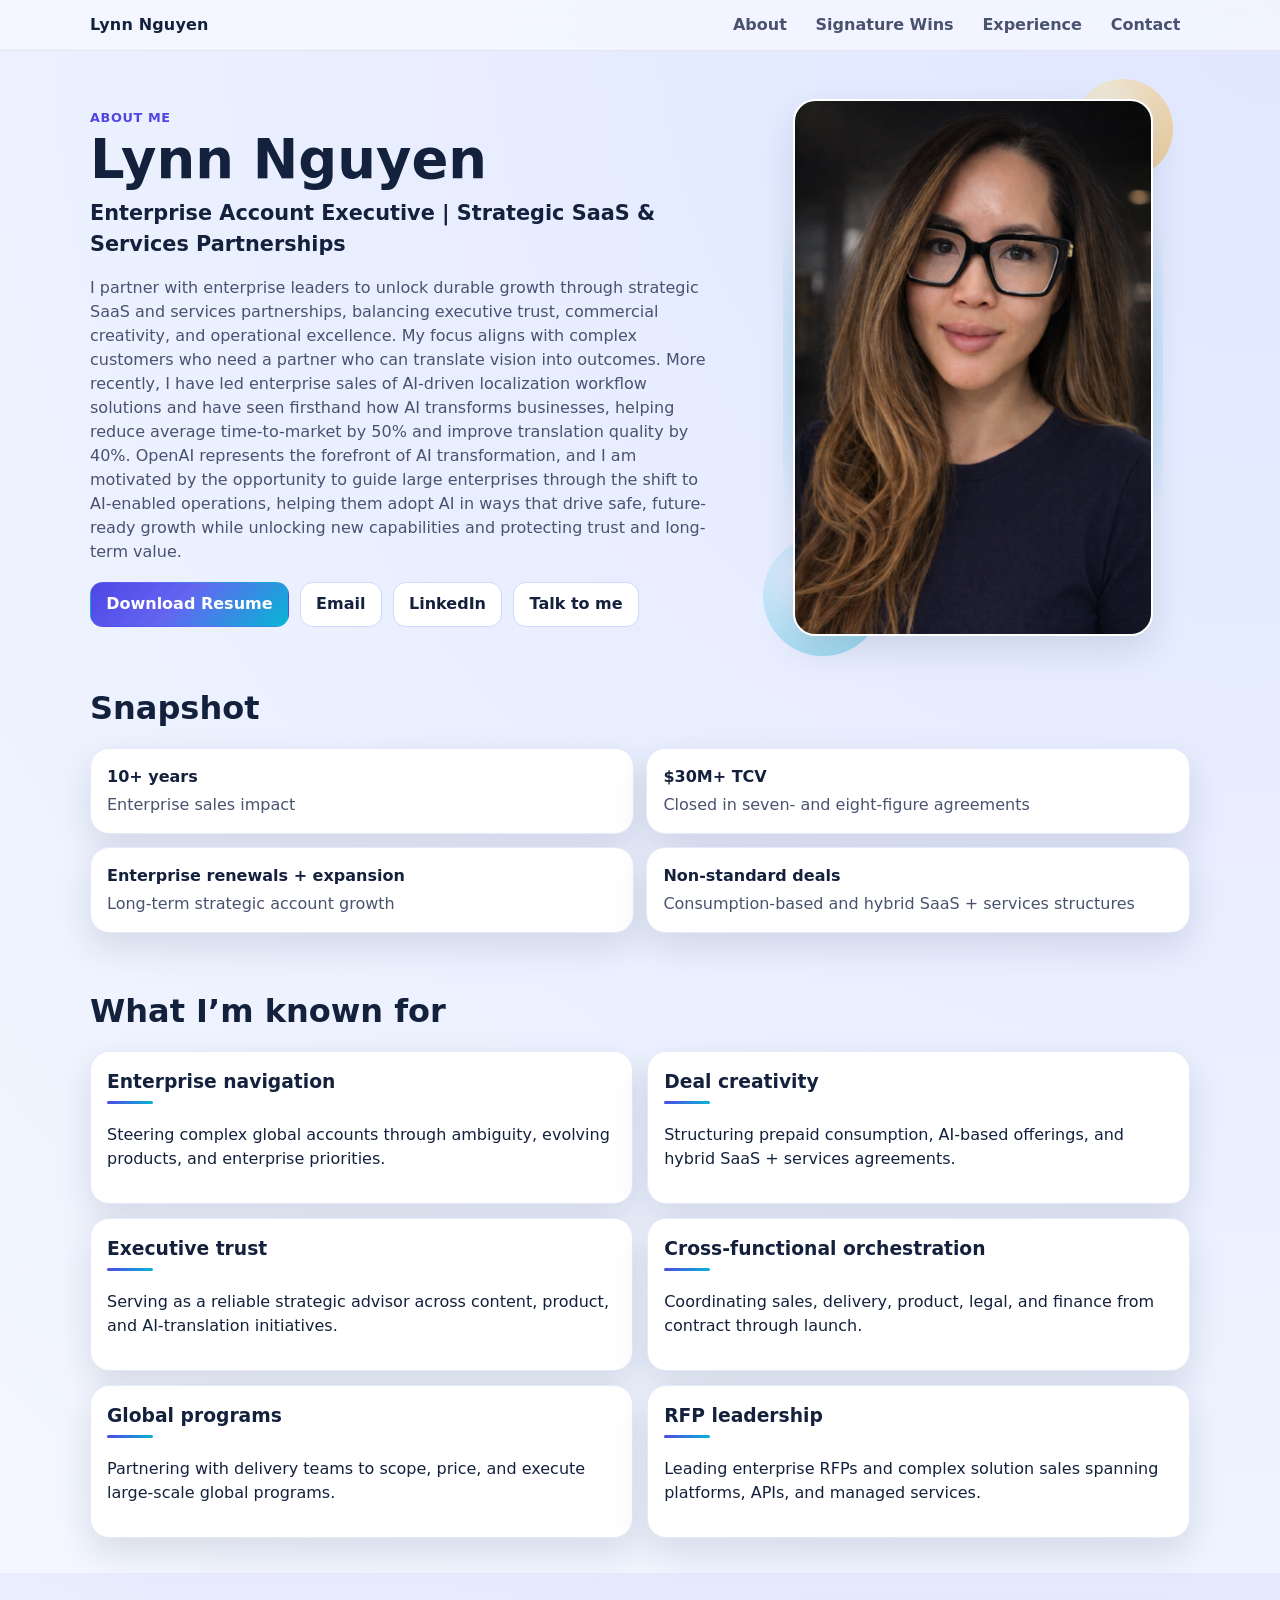
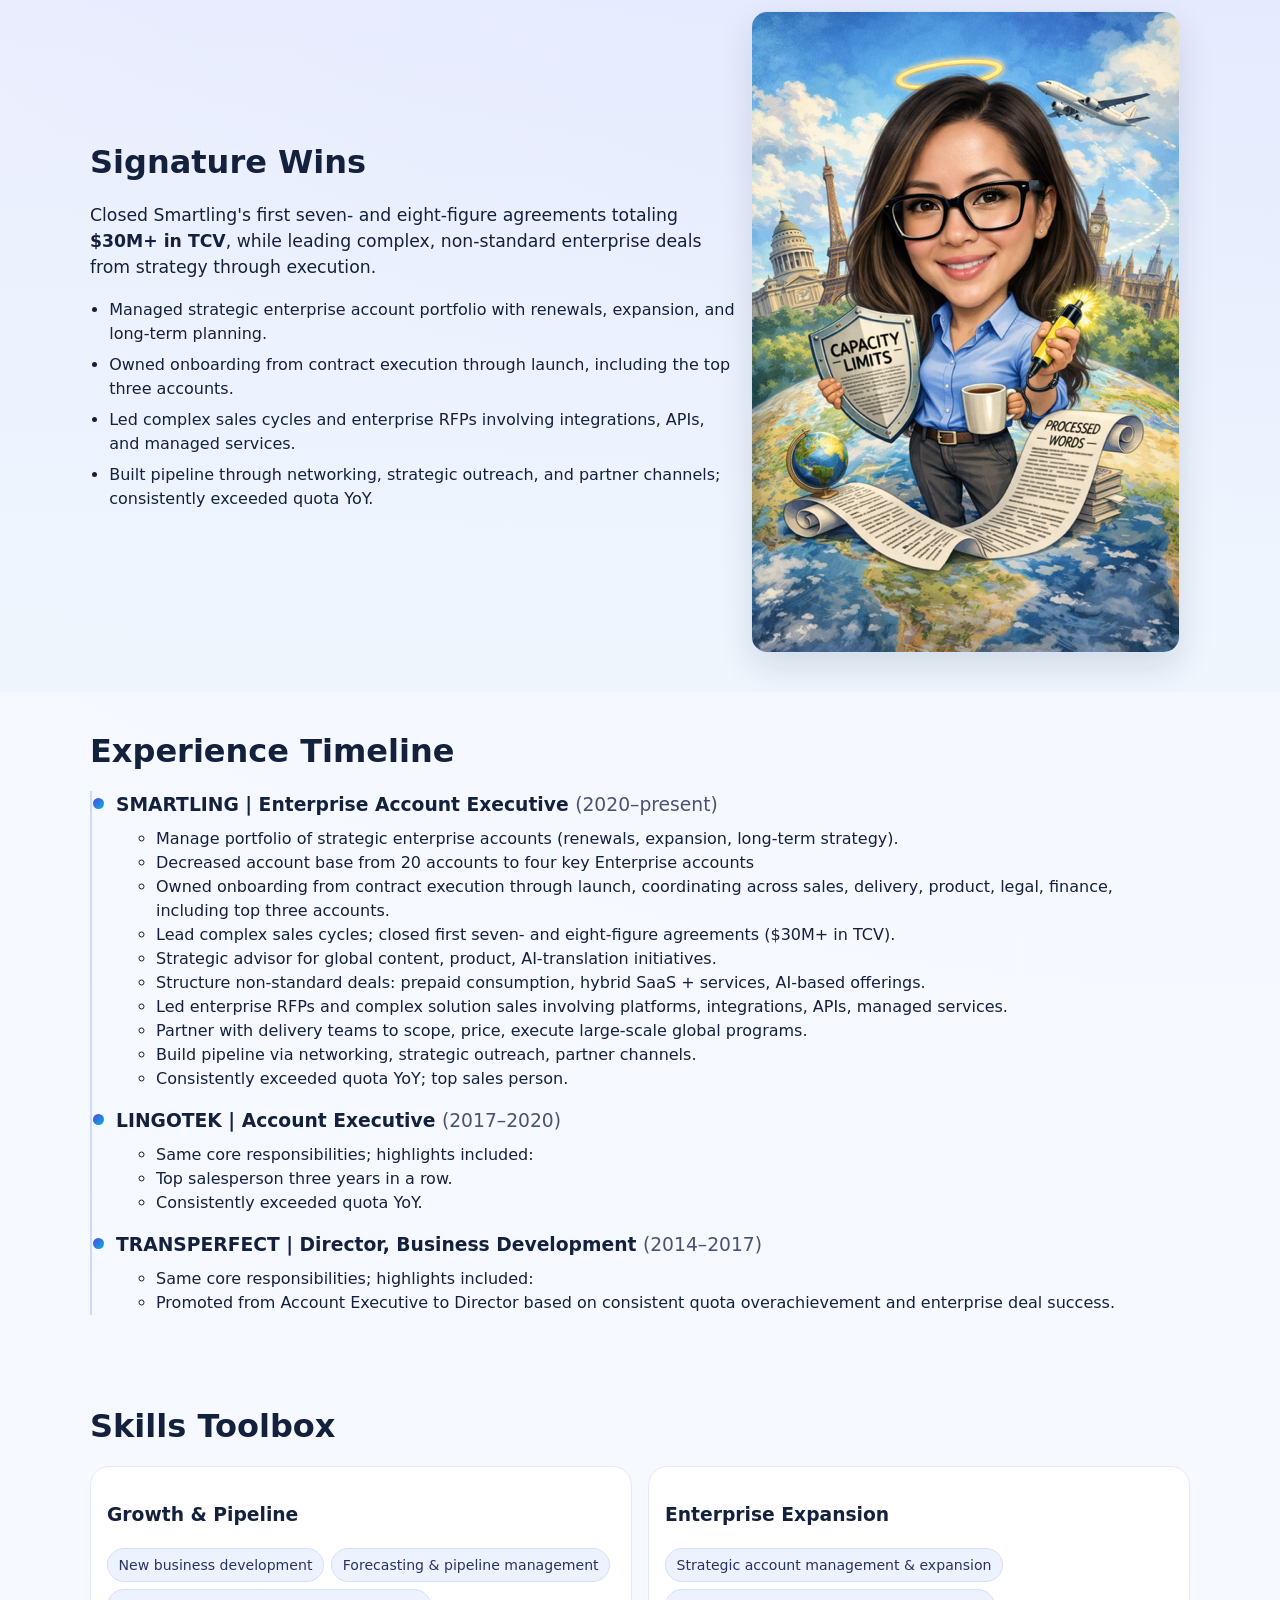
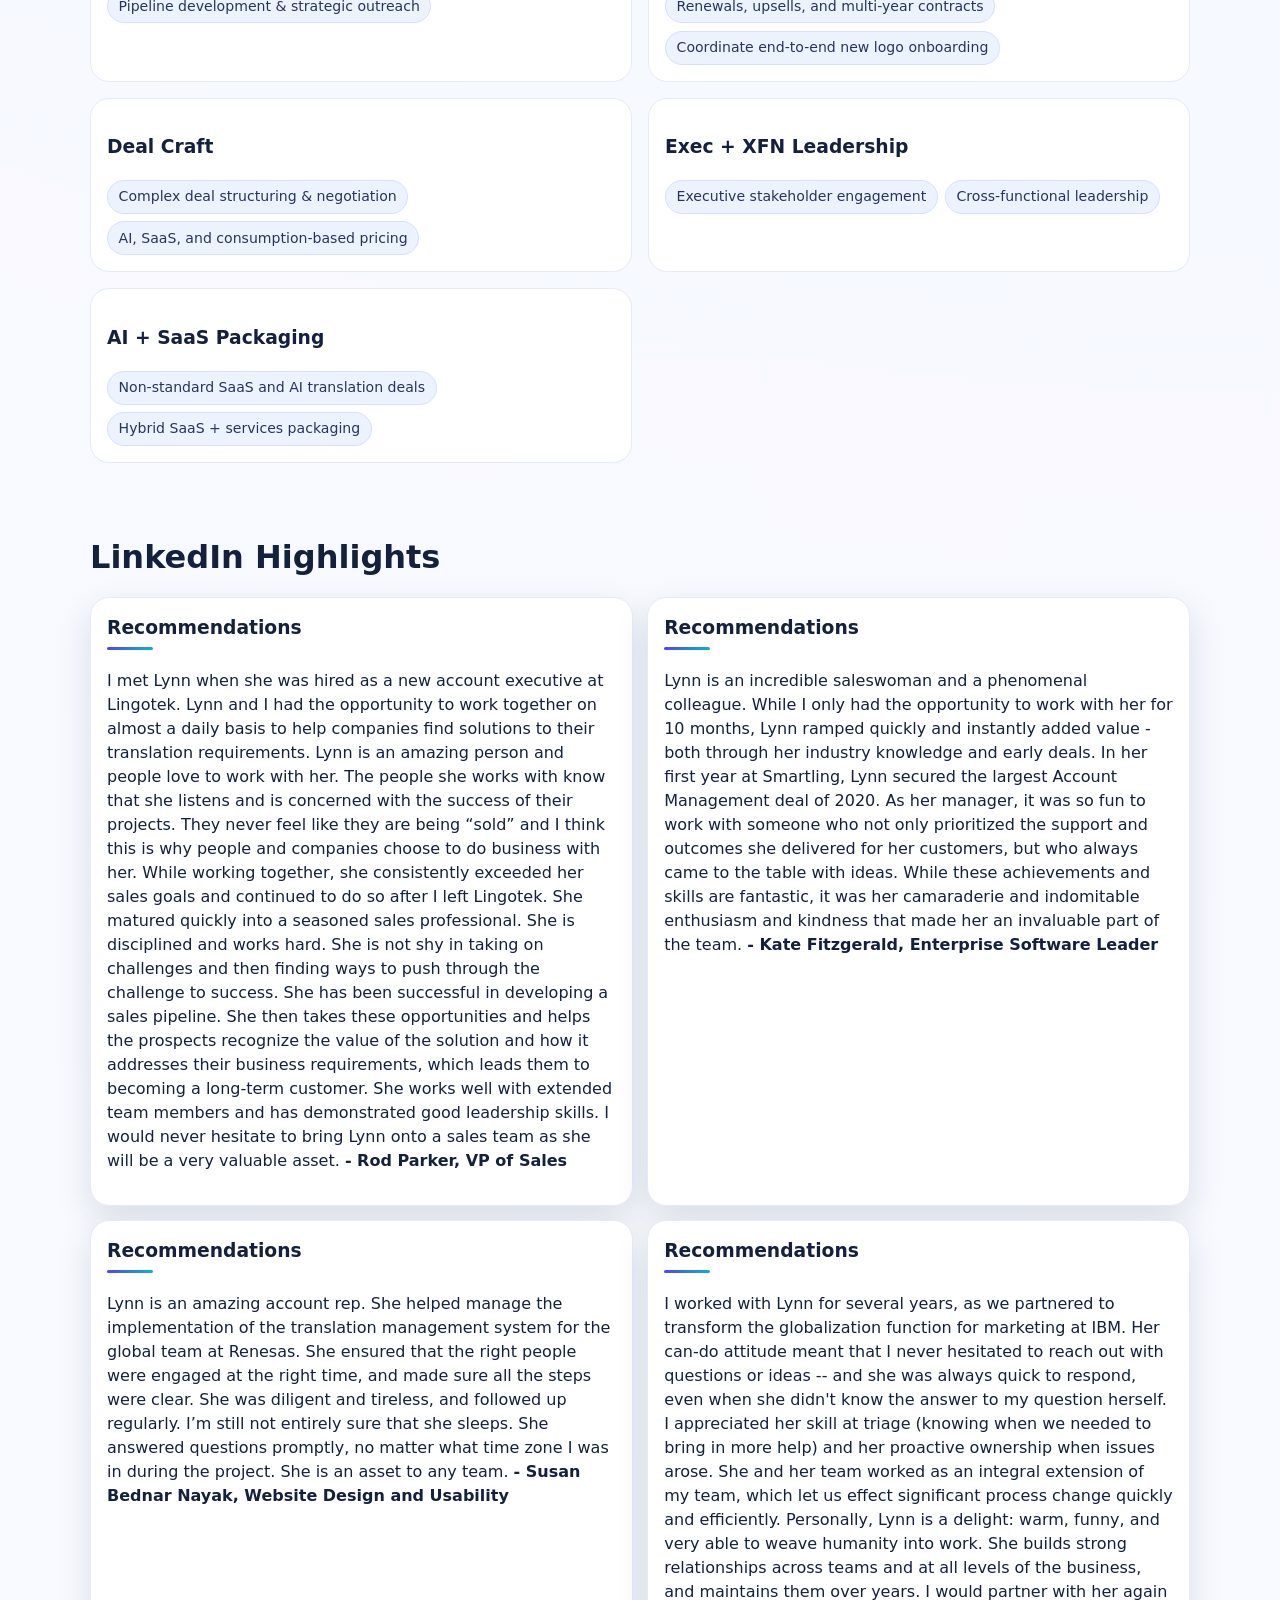
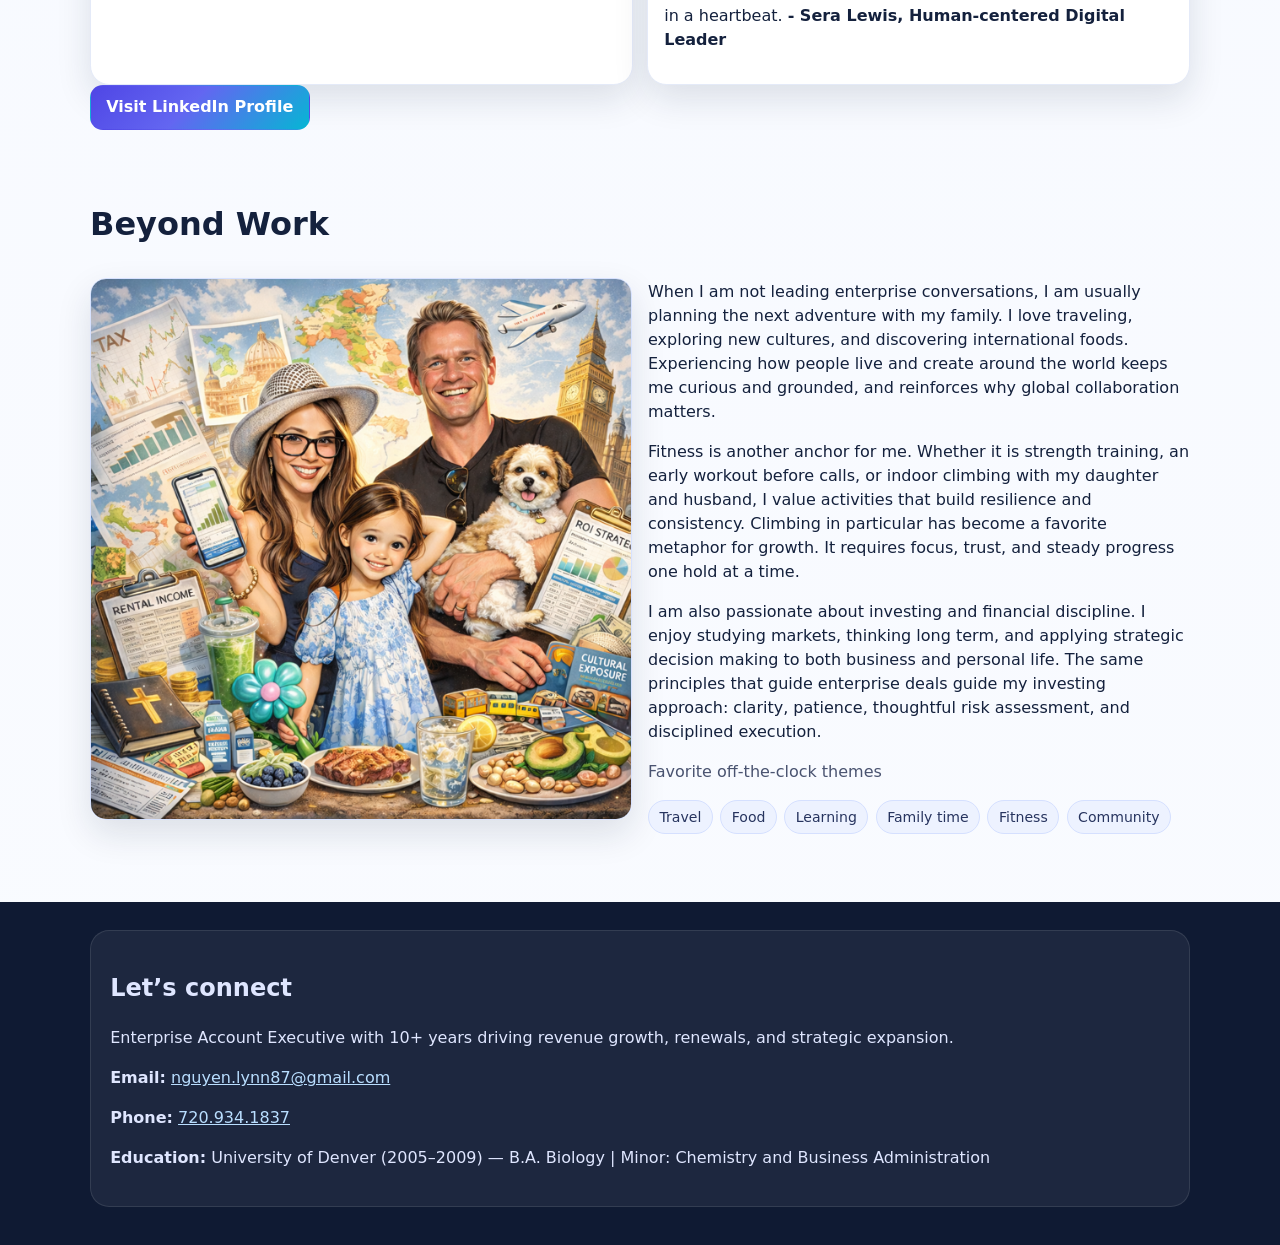
==== commit b314e403: "Update TCV values in about.html" ====
--- a/about.html
+++ b/about.html
@@ -93,7 +93,7 @@
         <div class="container wins-grid reveal">
           <div>
             <h2 class="section-title">Signature Wins</h2>
-            <p class="wins-lead">Closed Smartling's first seven- and eight-figure agreements totaling <strong>$35M+ in TCV</strong>, while leading complex, non-standard enterprise deals from strategy through execution.</p>
+            <p class="wins-lead">Closed Smartling's first seven- and eight-figure agreements totaling <strong>$30M+ in TCV</strong>, while leading complex, non-standard enterprise deals from strategy through execution.</p>
             <ul class="proof-list">
               <li>Managed strategic enterprise account portfolio with renewals, expansion, and long-term planning.</li>
               <li>Owned onboarding from contract execution through launch, including the top three accounts.</li>
@@ -116,7 +116,7 @@
               <li>Manage portfolio of strategic enterprise accounts (renewals, expansion, long-term strategy).</li>
               <li>Decreased account base from 20 accounts to four key Enterprise accounts</li>
               <li>Owned onboarding from contract execution through launch, coordinating across sales, delivery, product, legal, finance, including top three accounts.</li>
-              <li>Lead complex sales cycles; closed first seven- and eight-figure agreements ($35M+ in TCV).</li>
+              <li>Lead complex sales cycles; closed first seven- and eight-figure agreements ($30M+ in TCV).</li>
               <li>Strategic advisor for global content, product, AI-translation initiatives.</li>
               <li>Structure non-standard deals: prepaid consumption, hybrid SaaS + services, AI-based offerings.</li>
               <li>Led enterprise RFPs and complex solution sales involving platforms, integrations, APIs, managed services.</li>
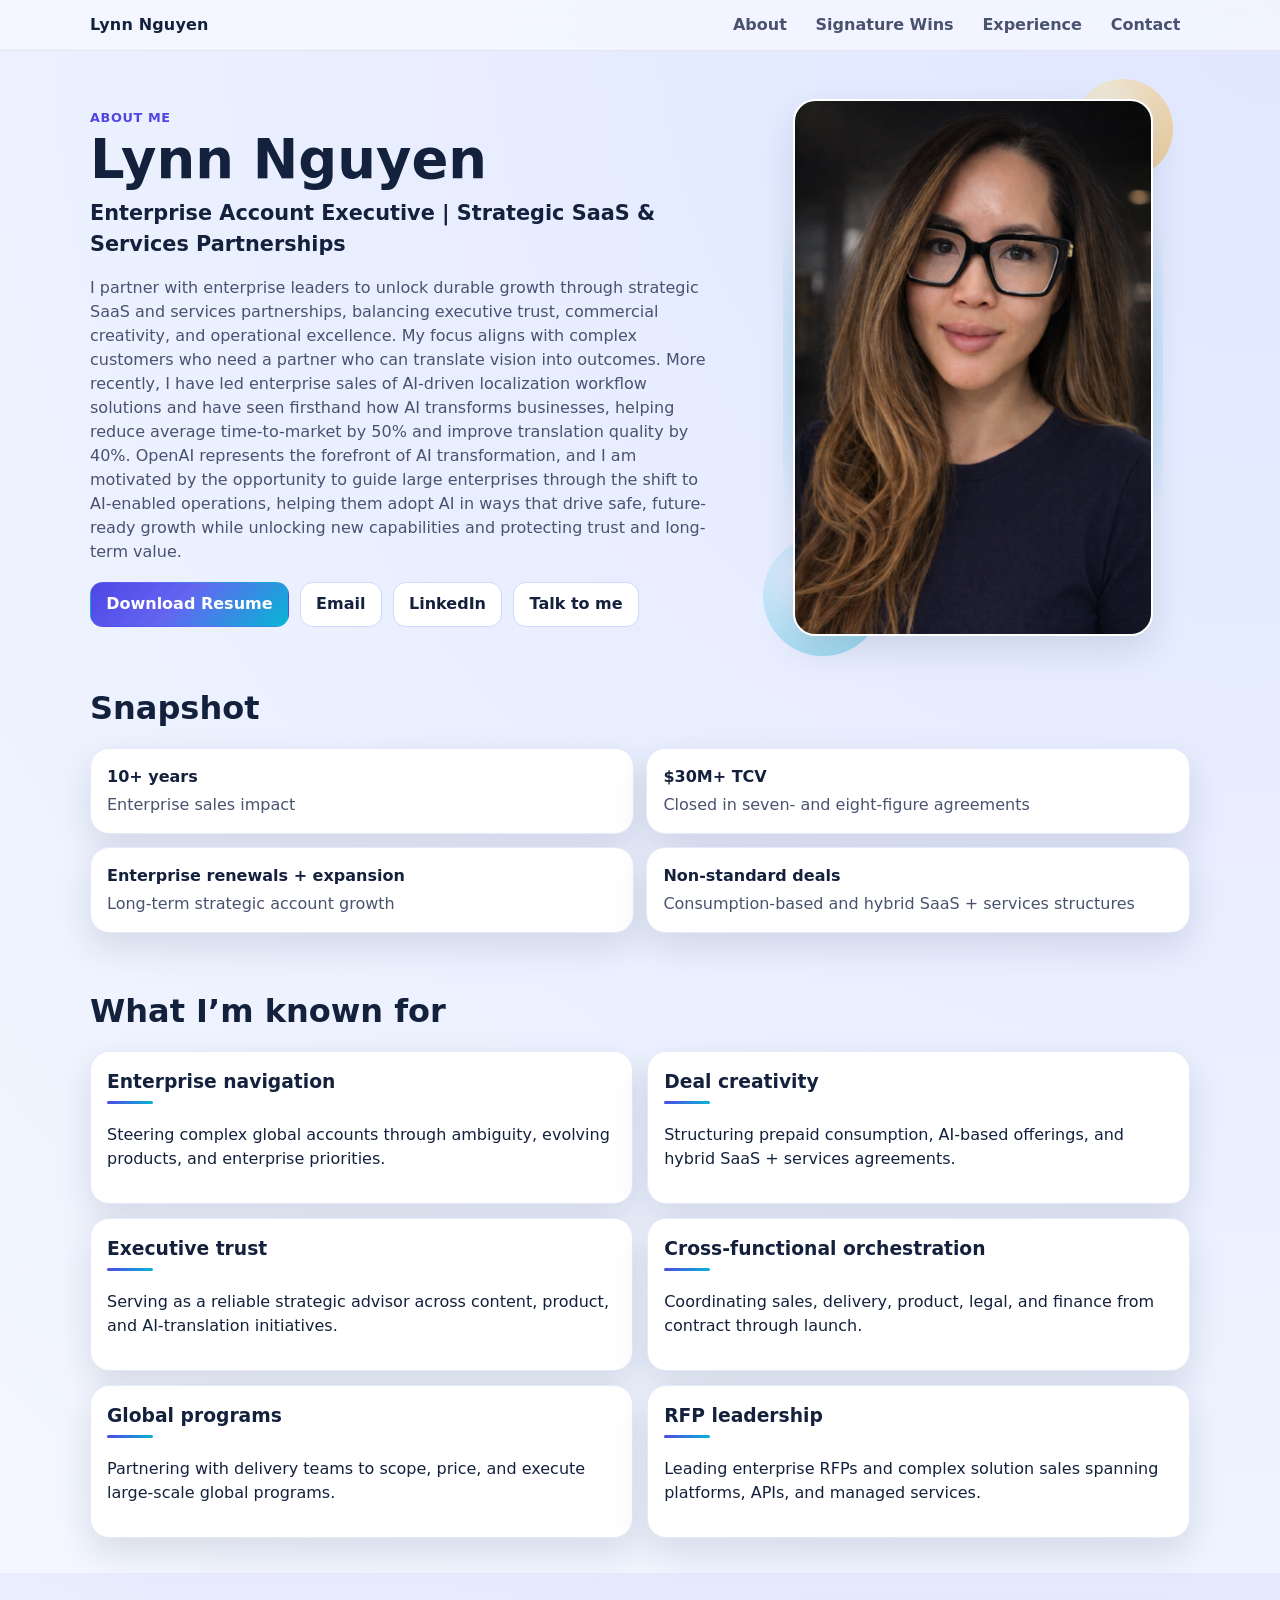
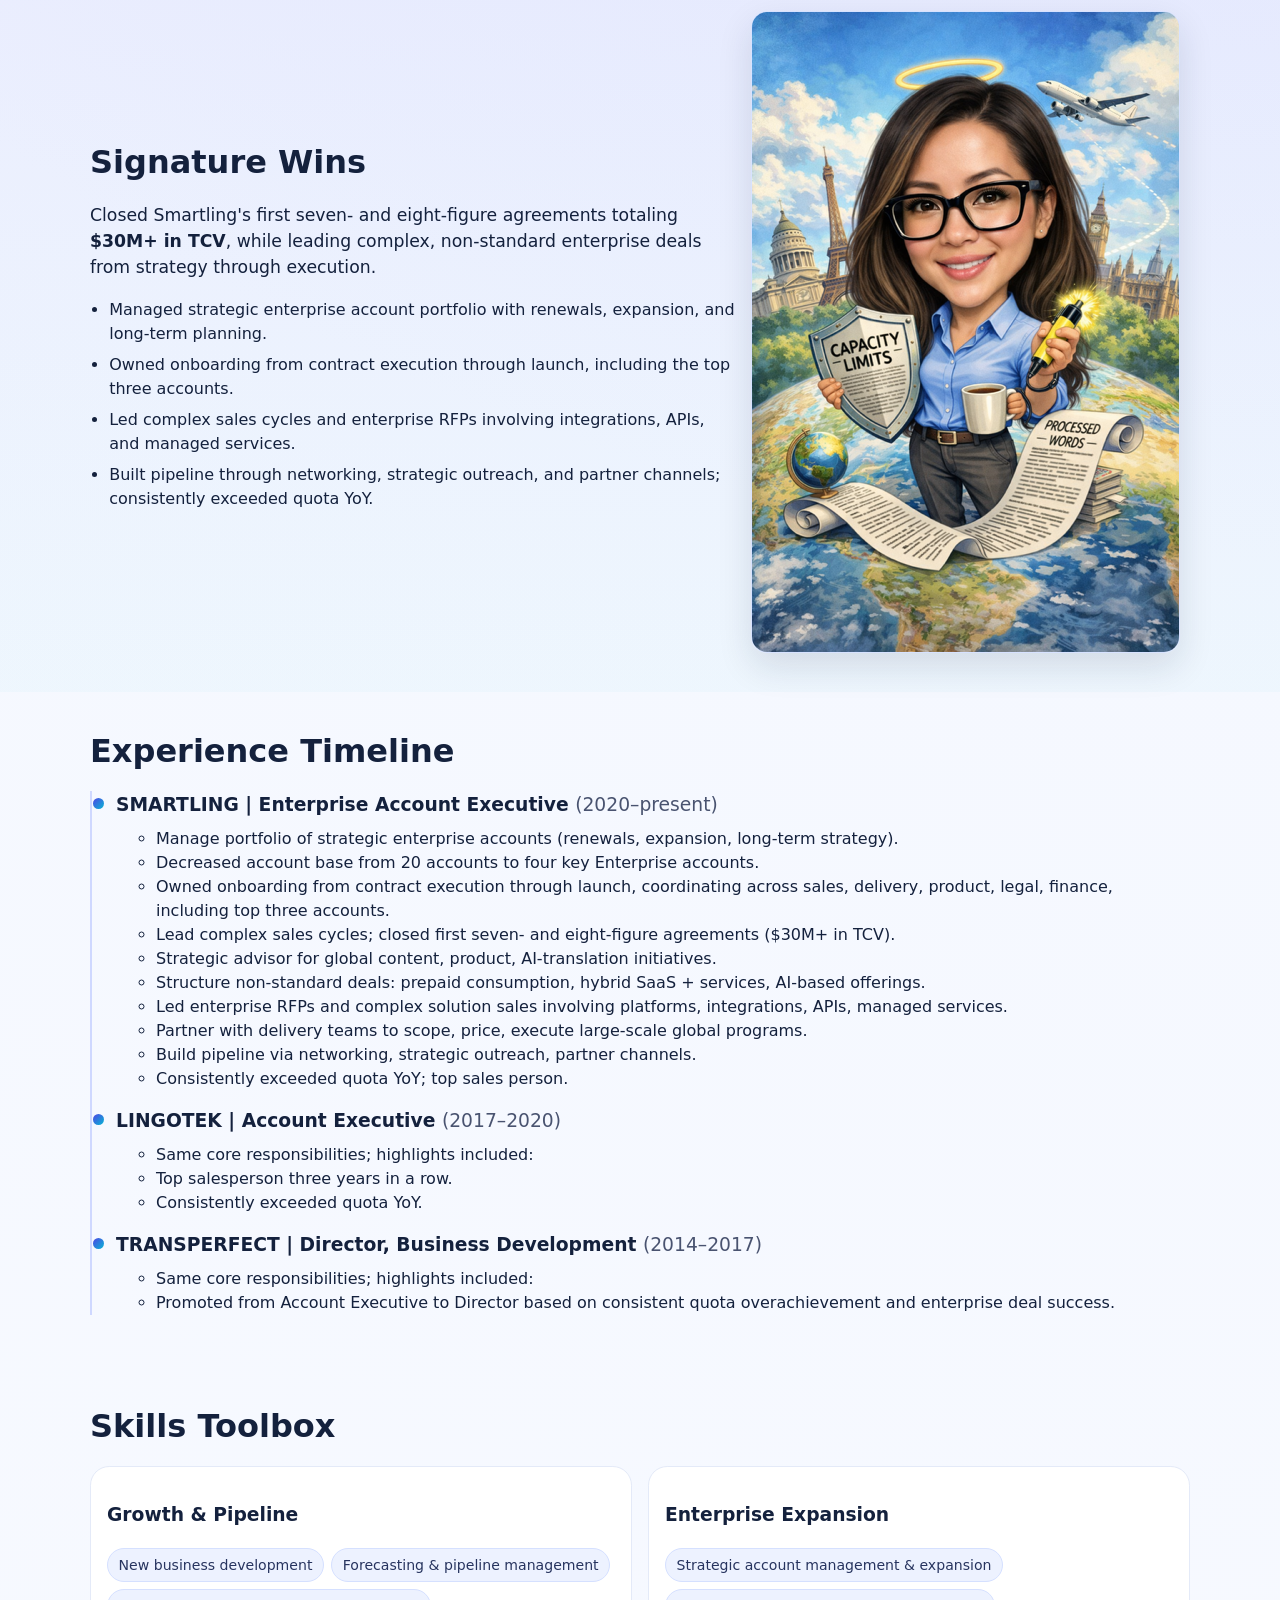
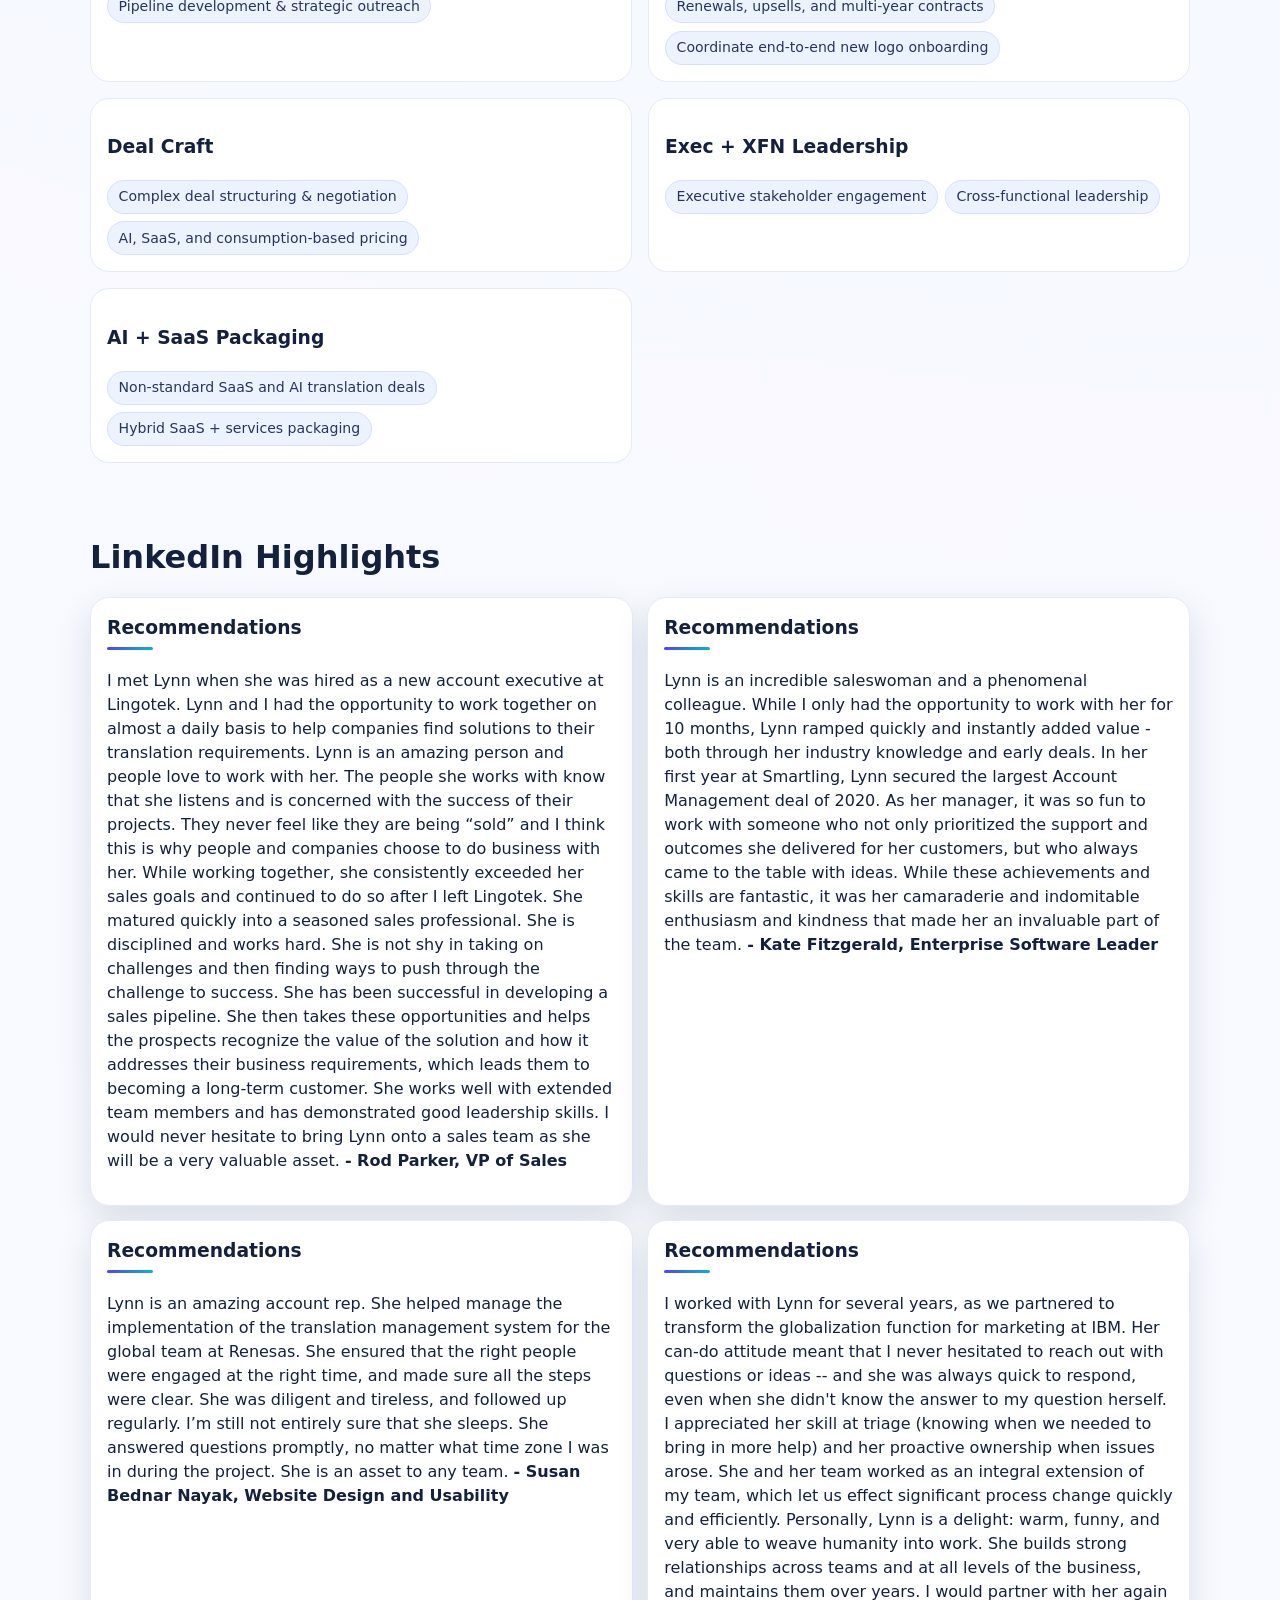
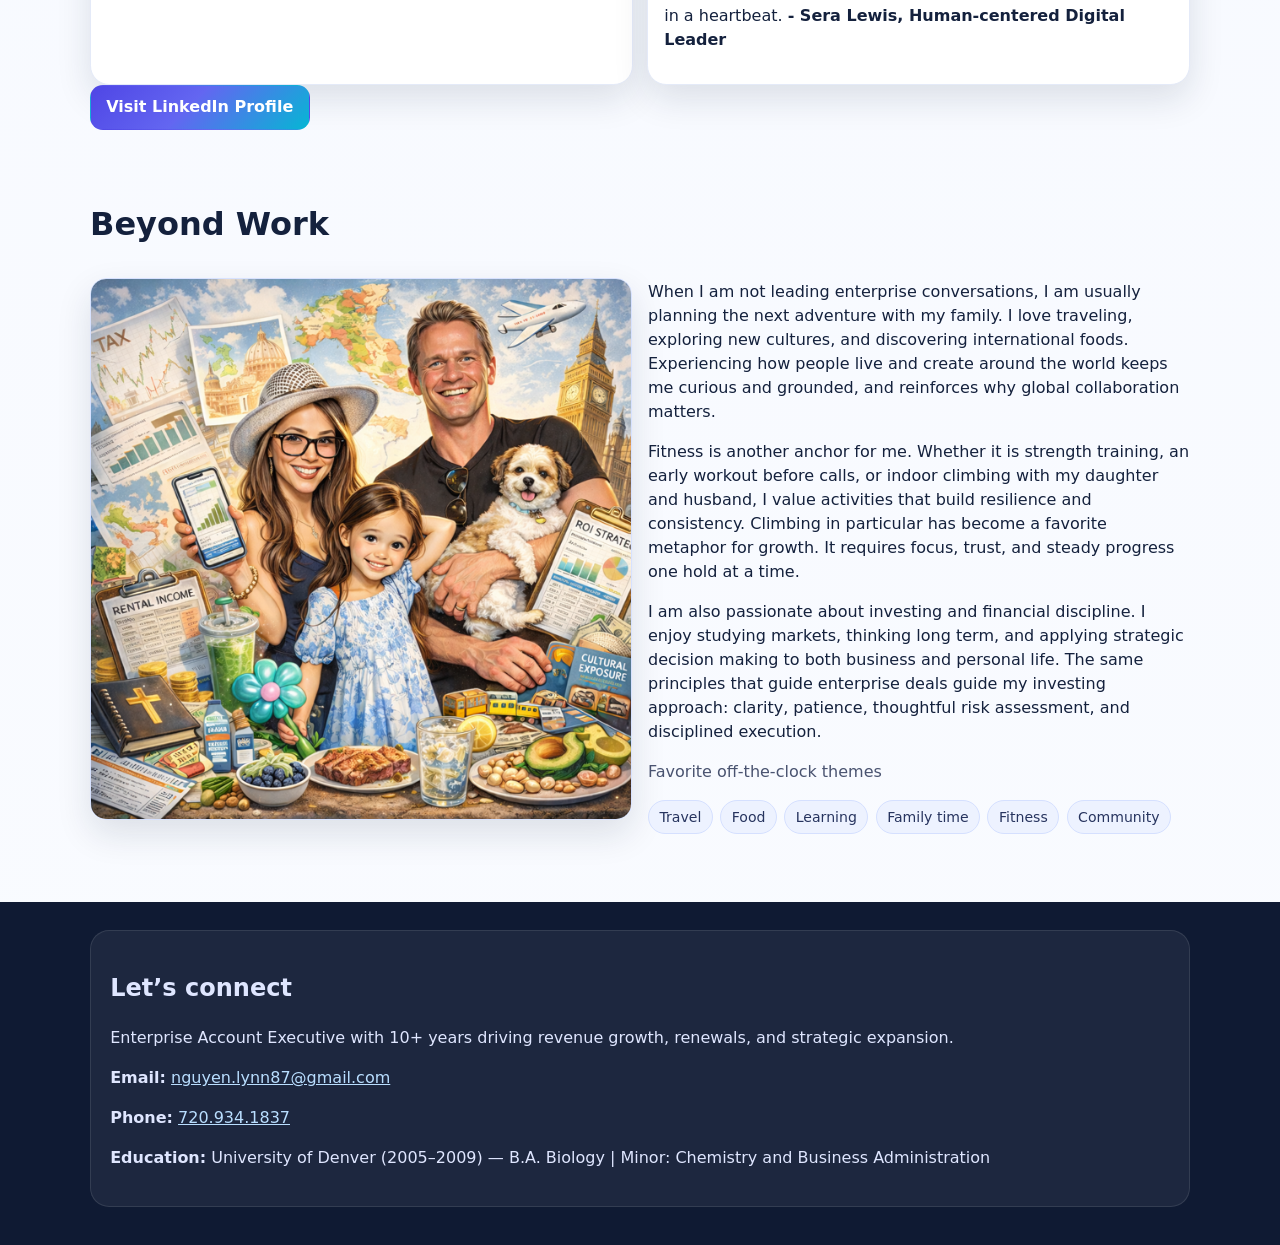
==== commit 5a833622: "Fix typo in account base description" ====
--- a/about.html
+++ b/about.html
@@ -114,7 +114,7 @@
             <h3>SMARTLING | Enterprise Account Executive <span>(2020–present)</span></h3>
             <ul>
               <li>Manage portfolio of strategic enterprise accounts (renewals, expansion, long-term strategy).</li>
-              <li>Decreased account base from 20 accounts to four key Enterprise accounts</li>
+              <li>Decreased account base from 20 accounts to four key Enterprise accounts.</li>
               <li>Owned onboarding from contract execution through launch, coordinating across sales, delivery, product, legal, finance, including top three accounts.</li>
               <li>Lead complex sales cycles; closed first seven- and eight-figure agreements ($30M+ in TCV).</li>
               <li>Strategic advisor for global content, product, AI-translation initiatives.</li>
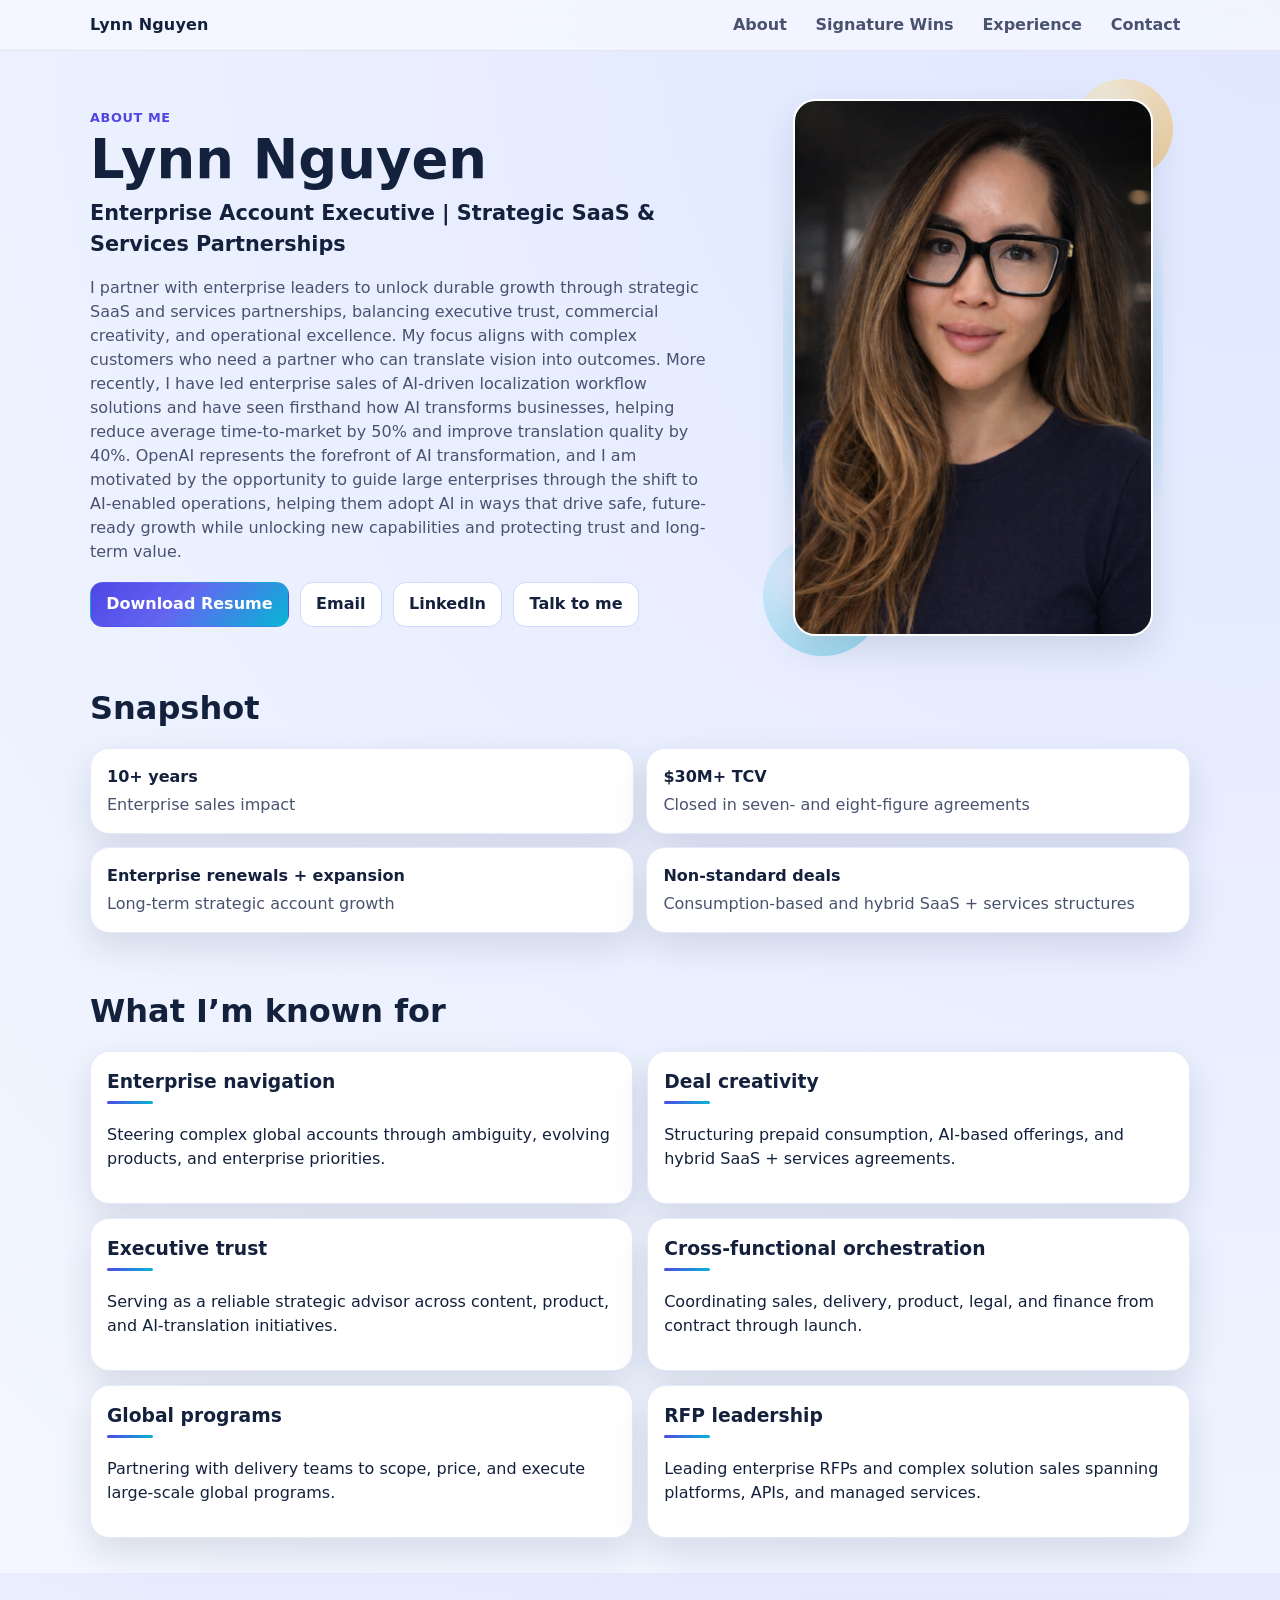
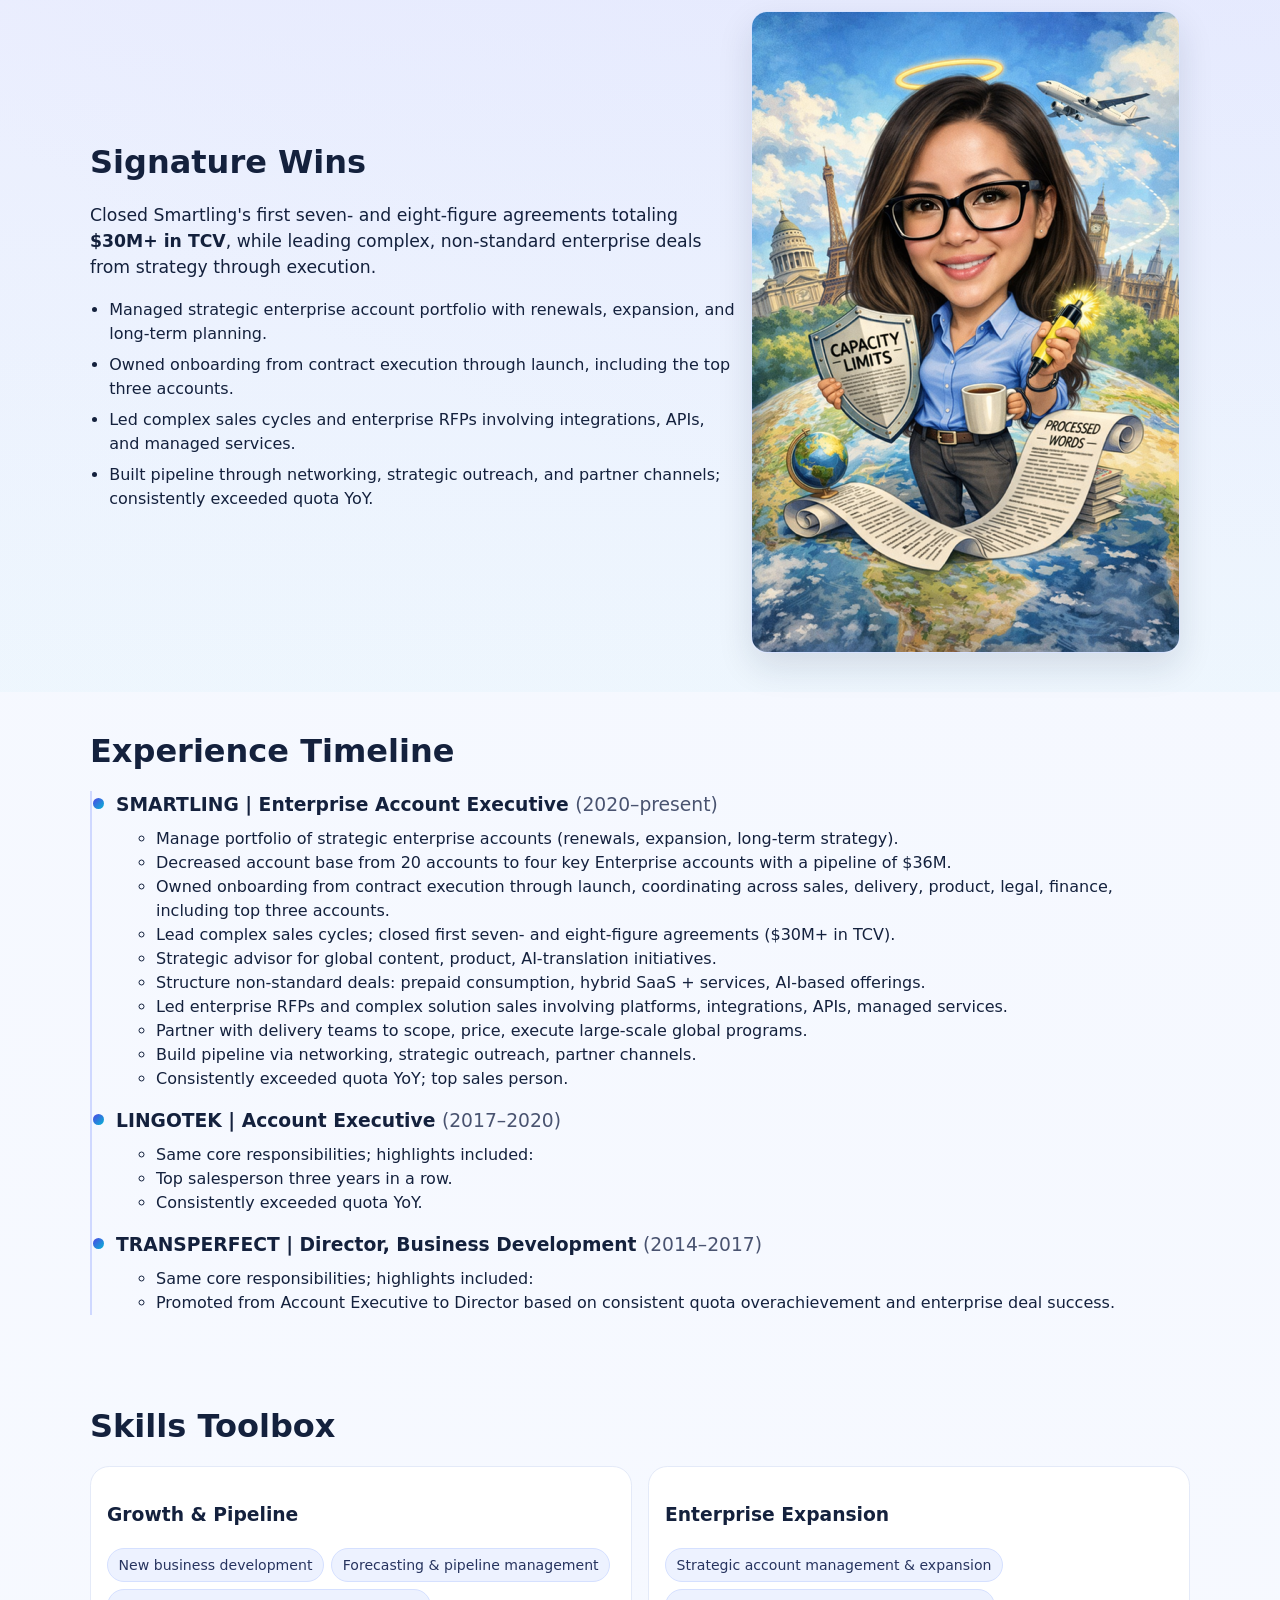
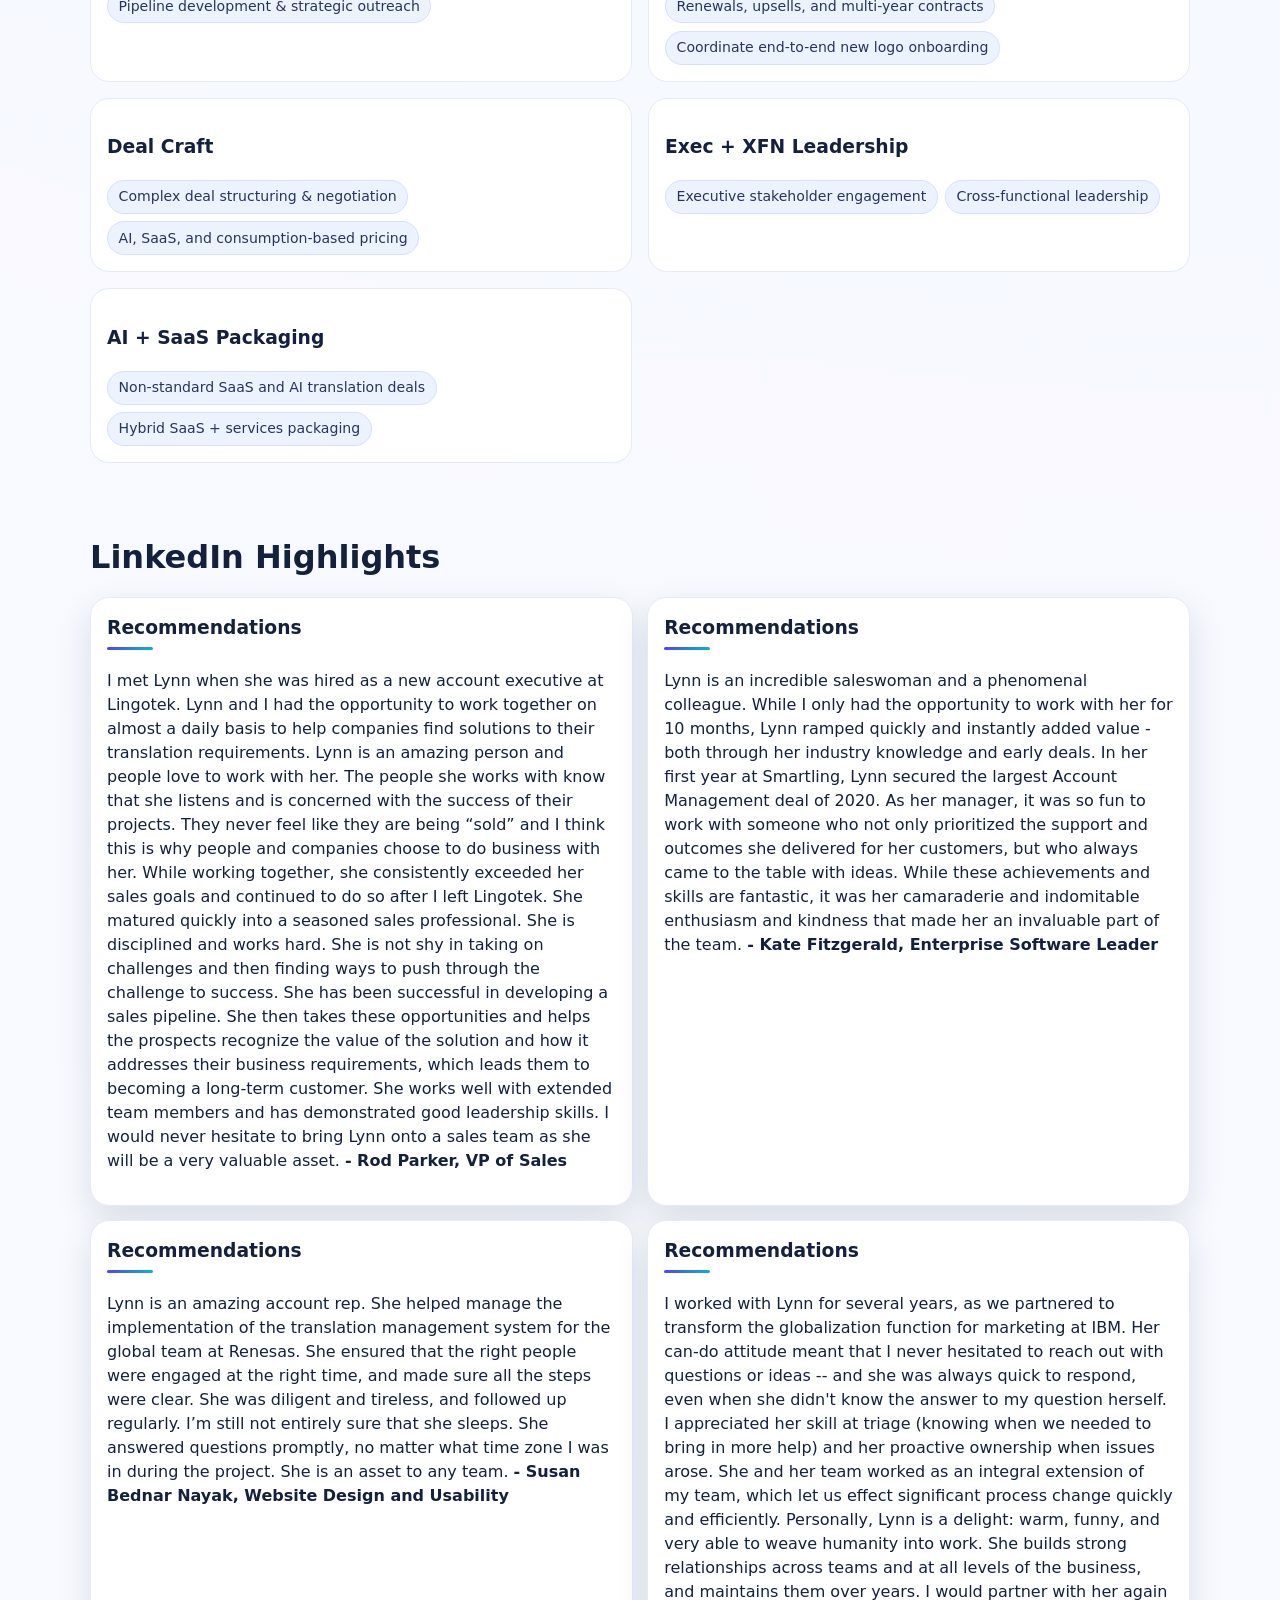
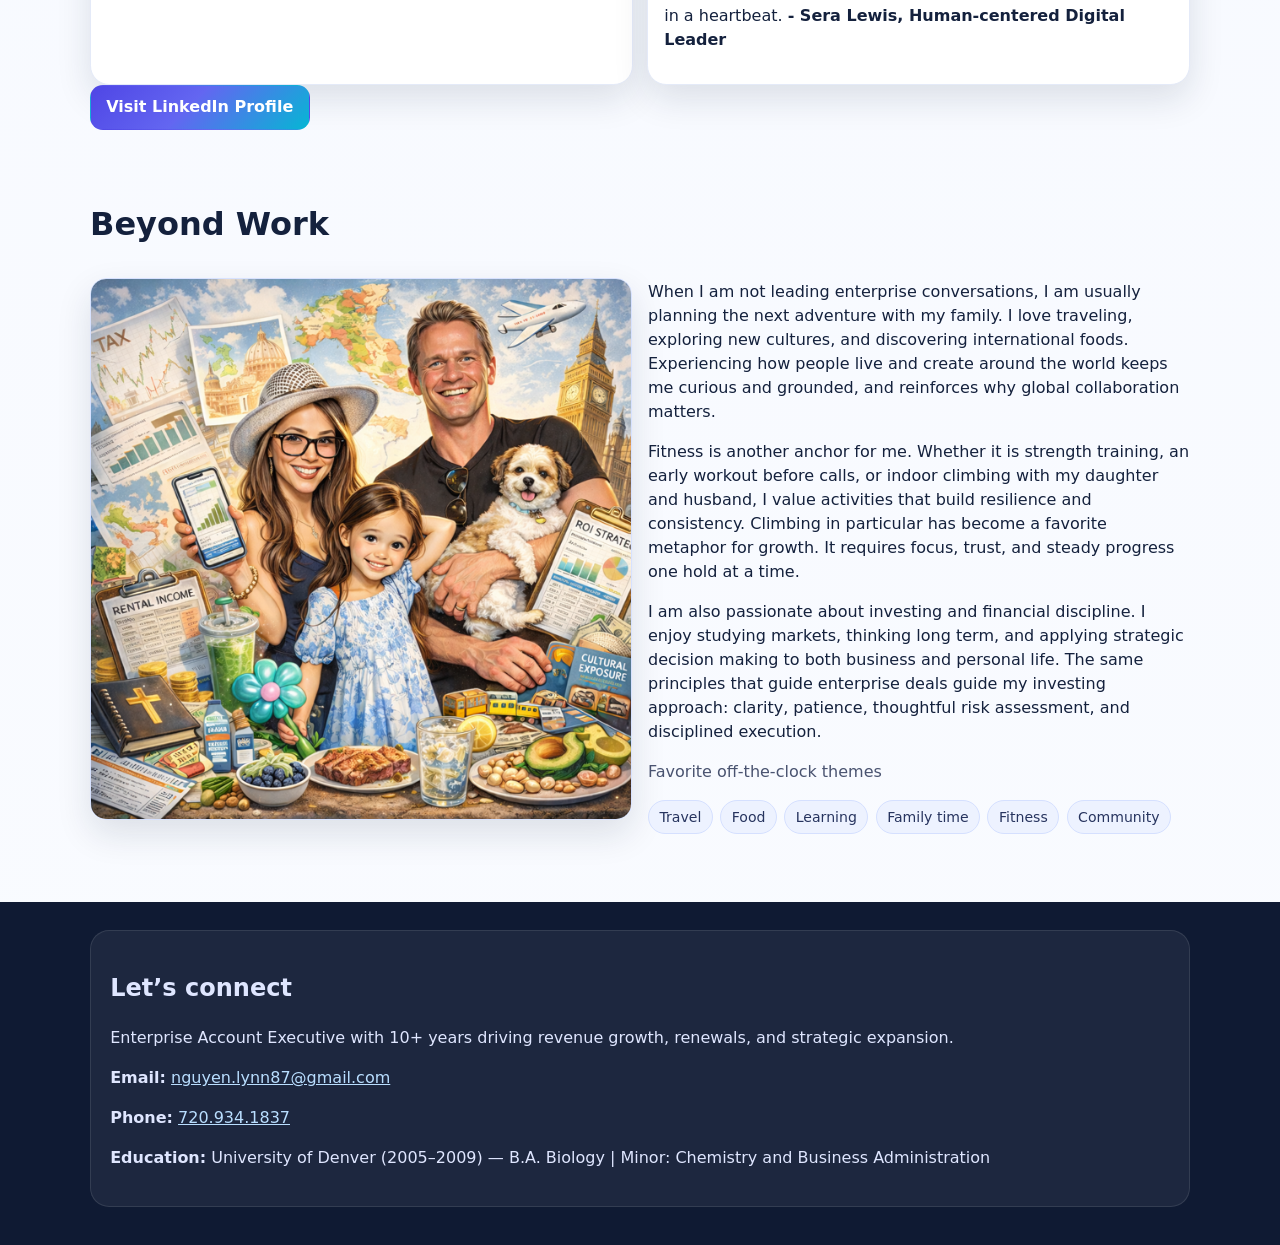
==== commit 1cfd6d4d: "Enhance account base description with pipeline value Added financial context to account base reducti" ====
--- a/about.html
+++ b/about.html
@@ -114,7 +114,7 @@
             <h3>SMARTLING | Enterprise Account Executive <span>(2020–present)</span></h3>
             <ul>
               <li>Manage portfolio of strategic enterprise accounts (renewals, expansion, long-term strategy).</li>
-              <li>Decreased account base from 20 accounts to four key Enterprise accounts.</li>
+              <li>Decreased account base from 20 accounts to four key Enterprise accounts with a pipeline of $36M.</li>
               <li>Owned onboarding from contract execution through launch, coordinating across sales, delivery, product, legal, finance, including top three accounts.</li>
               <li>Lead complex sales cycles; closed first seven- and eight-figure agreements ($30M+ in TCV).</li>
               <li>Strategic advisor for global content, product, AI-translation initiatives.</li>
